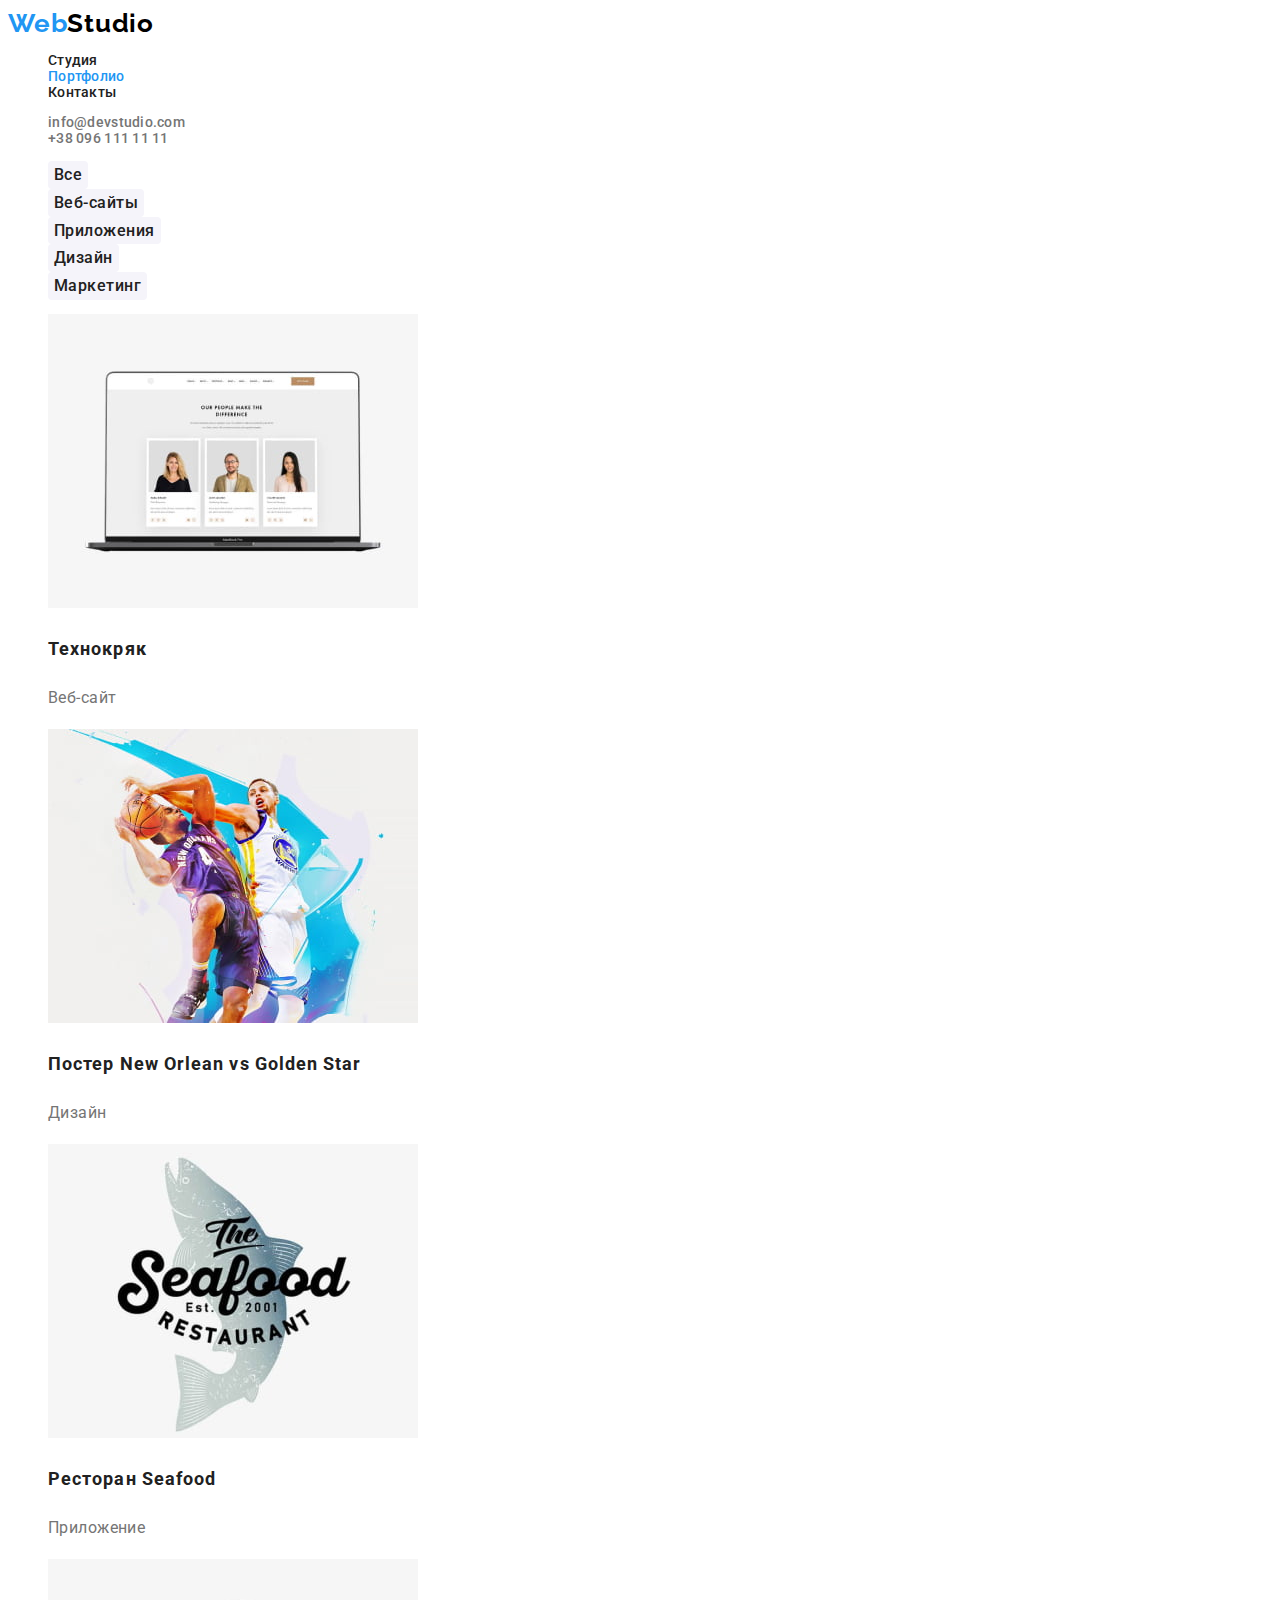
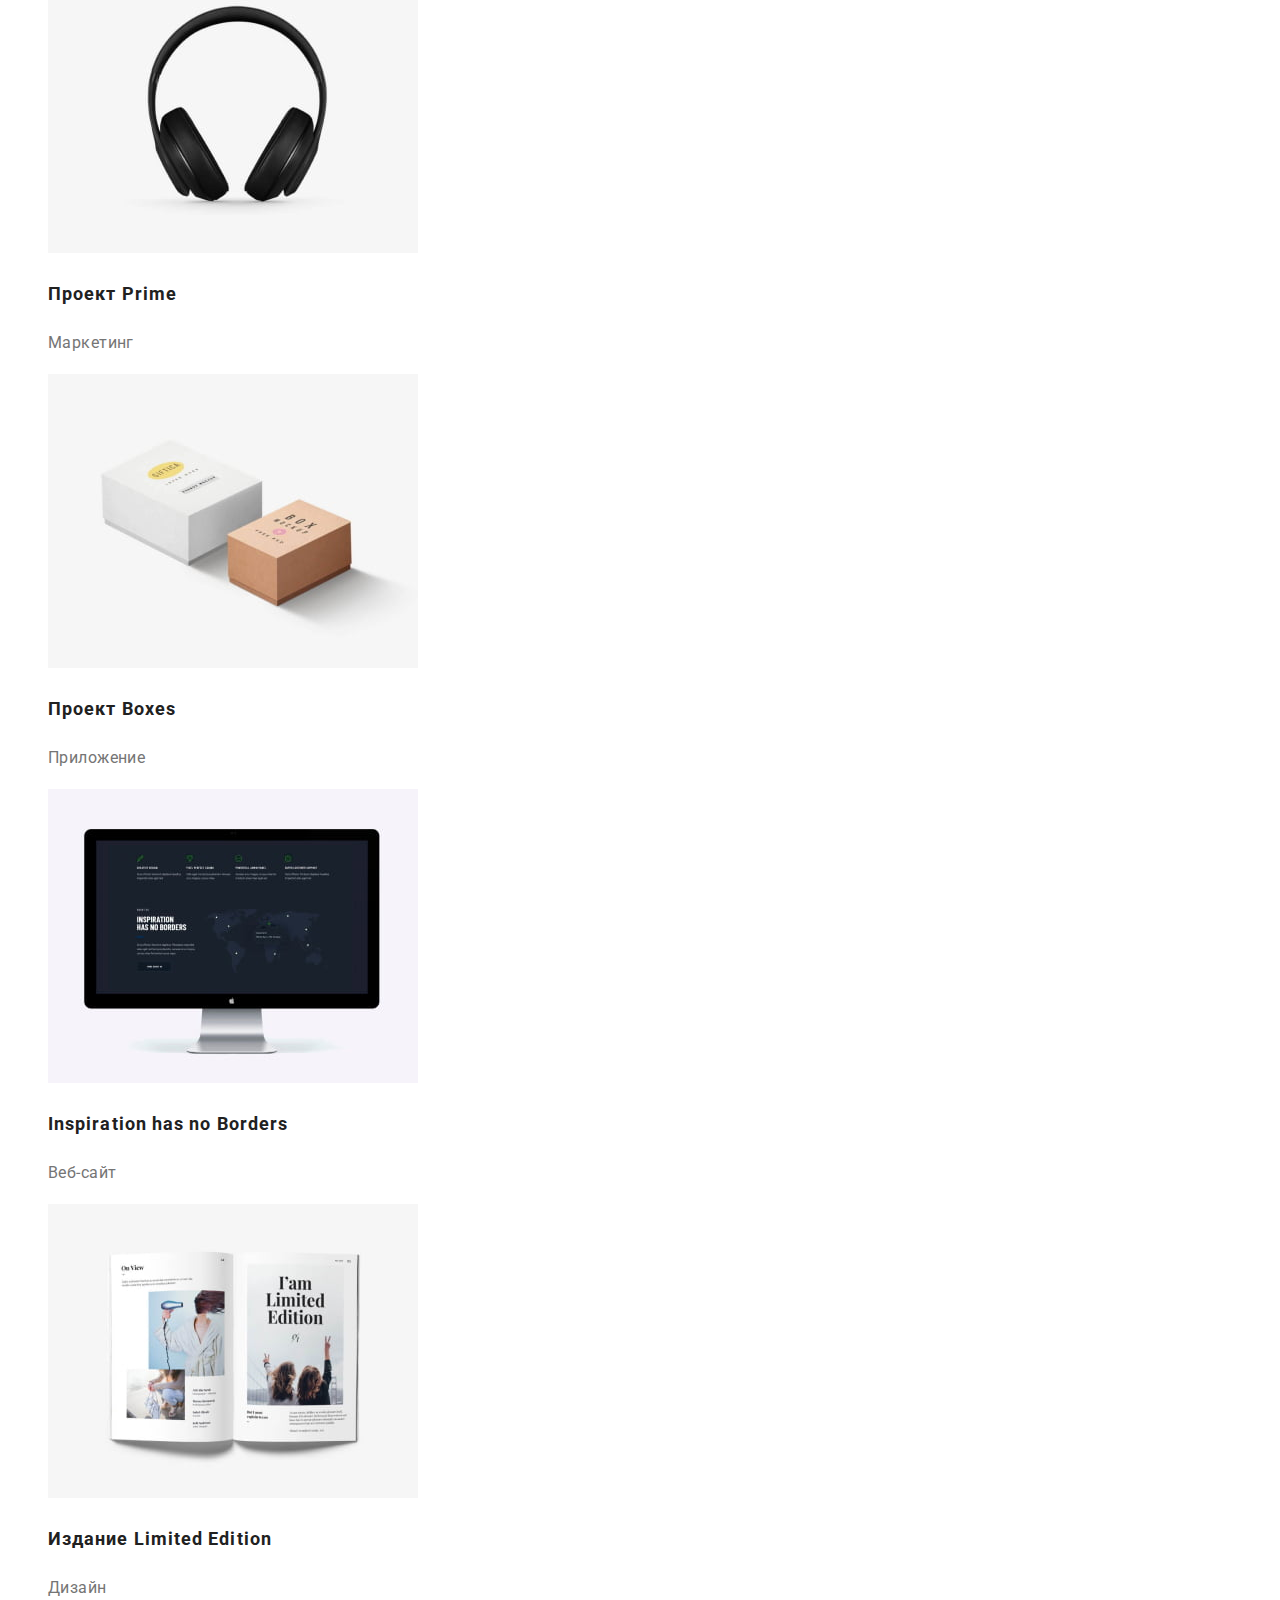
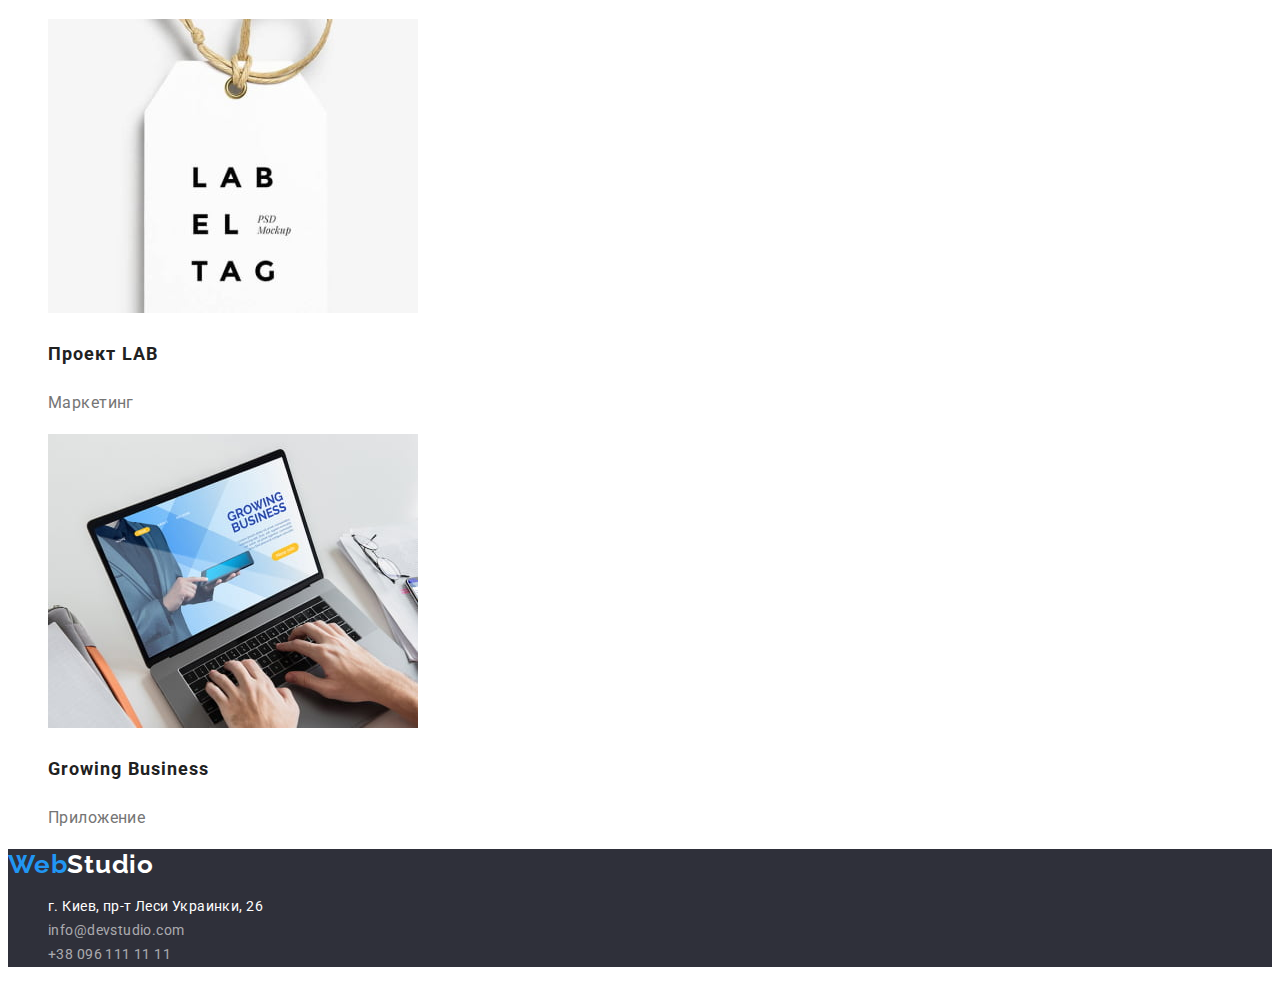
==== portfolio.html @ 74adcf09 "clone hw-02" ====
<!DOCTYPE html>
<html lang="ru">
	<head>
		<meta charset="UTF-8" />
		<meta http-equiv="X-UA-Compatible" content="IE=edge" />
		<meta name="viewport" content="width=device-width, initial-scale=1.0" />
		<title>Портфолио</title>
		<link rel="preconnect" href="https://fonts.googleapis.com" />
		<link rel="preconnect" href="https://fonts.gstatic.com" crossorigin />
		<link
			href="https://fonts.googleapis.com/css2?family=Raleway:wght@700&family=Roboto:wght@400;500;700;900&display=swap"
			rel="stylesheet"
		/>
		<link rel="stylesheet" href="./css/styles.css" />
	</head>
	<body class="page">
		<!-- Верхняя линия -->
		<header class="header">
			<nav>
				<a href="./index.html" class="link logo">Web<span class="logo-black">Studio</span></a>
				<ul class="list site-nav-list">
					<li><a href="./index.html" class="link">Студия</a></li>
					<li><a href="./portfolio.html" class="active-page link">Портфолио</a></li>
					<li><a href="#contacts" class="link">Контакты</a></li>
				</ul>
			</nav>
			<ul class="list contacts">
				<li><a href="mailto:info@devstudio.com" class="link contact-list">info@devstudio.com</a></li>
				<li><a href="tel:+380961111111" class="link contact-list">+38 096 111 11 11</a></li>
			</ul>
		</header>
		<!-- Портфолио -->
		<main>
			<section>
				<h1 class="hidden-title">Портфолио</h1>
				<!-- Фильтры -->
				<ul class="list btn-list">
					<li><button type="button" class="filter-button">Все</button></li>
					<li><button type="button" class="filter-button">Веб-сайты</button></li>
					<li><button type="button" class="filter-button">Приложения</button></li>
					<li><button type="button" class="filter-button">Дизайн</button></li>
					<li><button type="button" class="filter-button">Маркетинг</button></li>
				</ul>
				<!-- Проекты -->
				<ul class="list portfolio-list">
					<li>
						<a href="" class="link"><img src="./images/portfolio/project-01.jpg" alt="Технокряк" width="370" height="294" />
						<h2 class="portfolio-title">Технокряк</h2>
						<p class="portfolio-text">Веб-сайт</p></a>
					</li>
					<li>
						<a href="" class="link"><img src="./images/portfolio/project-02.jpg" alt="Постер" width="370" height="294" /></a>
						<h2 class="portfolio-title">Постер New Orlean vs Golden Star</h2>
						<p class="portfolio-text">Дизайн</p></a>
					</li>
					<li>
						<a href="" class="link"><img src="./images/portfolio/project-03.jpg" alt="Ресторан" width="370" height="294" />
						<h2 class="portfolio-title">Ресторан Seafood</h2>
						<p class="portfolio-text">Приложение</p></a>
					</li>
					<li>
						<a href="" class="link"><img src="./images/portfolio/project-04.jpg" alt="Прайм" width="370" height="294" />
						<h2 class="portfolio-title">Проект Prime</h2>
						<p class="portfolio-text">Маркетинг</p></a>
					</li>
					<li>
						<a href="" class="link"><img src="./images/portfolio/project-05.jpg" alt="Боксы" width="370" height="294" />
						<h2 class="portfolio-title">Проект Boxes</h2>
						<p class="portfolio-text">Приложение</p></a>
					</li>
					<li>
						<a href="" class="link"><img src="./images/portfolio/project-06.jpg" alt="Нет границ" width="370" height="294" />
						<h2 class="portfolio-title">Inspiration has no Borders</h2>
						<p class="portfolio-text">Веб-сайт</p></a>
					</li>
					<li>
						<a href="" class="link"><img src="./images/portfolio/project-07.jpg" alt="Лимитед" width="370" height="294" />
						<h2 class="portfolio-title">Издание Limited Edition</h2>
						<p class="portfolio-text">Дизайн</p></a>
					</li>
					<li>
						<a href="" class="link"><img src="./images/portfolio/project-08.jpg" alt="Лаб" width="370" height="294" />
						<h2 class="portfolio-title">Проект LAB</h2>
						<p class="portfolio-text">Маркетинг</p></a>
					</li>
					<li>
						<a href="" class="link"><img src="./images/portfolio/project-09.jpg" alt="Рост" width="370" height="294" />
						<h2 class="portfolio-title">Growing Business</h2>
						<p class="portfolio-text">Приложение</p></a>
					</li>
				</ul>
			</section>
		</main>
		<!-- Подвал -->
		<footer class="footer">
			<a href="./index.html" class="link logo">Web<span class="logo-white">Studio</span></a>
			<address class="adress">
				<ul class="list contact-footer" id="contacts">
					<li><a href="https://goo.gl/maps/dRKmTDUVRfcgMVfe7" class="link street" target="_blank" rel="noreferrer noopener">
							г. Киев, пр-т Леси Украинки, 26</a></li>
					<li><a href="mailto:info@devstudio.com" class="link footer-contacts">info@devstudio.com</a></li>
				<li><a href="tel:+380961111111" class="link footer-contacts">+38 096 111 11 11</a></li>
				</ul>
			</address>
		</footer>
	</body>
</html>
---- css/styles.css ----
:root {
    --pimary-color: #212121;
    --secondary-color: #757575;
    --accent-color: #2196f3;
    --bg-color: #2F303A;
    --bg-btn: #F5F4FA;
    --white: #FFFFFF;
    --black: #000000;
}

body {
    font-family: 'Roboto', sans-serif;
    font-size: 14px;
    line-height: 1.71;
    letter-spacing: 0.03em;
    color: var(--secondary-color);
}

.title {
    color: var(--pimary-color);
}

.list {
    list-style: none;
}

.link {
    text-decoration: none;
    color: currentColor;
}

/*header*/
.header {
    font-weight: 500;
    font-size: 14px;
    line-height: 1.14;
    letter-spacing: 0.02em;
}

.logo {
    font-family: 'Raleway';
    font-weight: 700;
    font-size: 26px;
    line-height: 1.19;
    letter-spacing: 0.03em;
    color: var(--accent-color)
}

.logo-black {
    color: var(--black)
}

.site-nav-list .link {
    color: var(--pimary-color);
}

.site-nav-list .active-page {

    color: var(--accent-color);
}

.site-nav-list a:hover,
.site-nav-list a:focus {
    color: var(--accent-color);
}

.contact-list {
    color: var(--secondary-color);
}

.contacts a:hover,
.contacts a:focus {
    color: var(--accent-color);
}

/*hero*/
.hero,
.footer {
    background-color: var(--bg-color)
}

.hero-title {
    font-weight: 900;
    font-size: 44px;
    line-height: 1.36;
    text-align: center;
    letter-spacing: 0.06em;
    text-transform: uppercase;
    color: var(--white);
}

.hero .btn {
    font-family: 'Roboto';
    font-weight: 700;
    font-size: 16px;
    line-height: 1.88;
    align-items: center;
    text-align: center;
    letter-spacing: 0.06em;
    color: var(--white);
    background-color: var(--accent-color);
    cursor: pointer;
    box-shadow: 0px 4px 4px rgba(0, 0, 0, 0.15);
    border-radius: 4px;
}

/*benefits*/
.benefits {}

.hidden-title {
    display: none;
}

.benefits .title {
    font-weight: 700;
    font-size: 14px;
    line-height: 1.14;
    letter-spacing: 0.03em;
    text-transform: uppercase;
    color: var(--pimary-color);
}

/*work*/
.section-title {
    font-weight: 700;
    font-size: 36px;
    line-height: 1.17;
    text-align: center;
    letter-spacing: 0.03em;
    color: var(--pimary-color);
}

/*team*/
.team {}

.team-title,
.team-text {
    font-size: 16px;
    line-height: 1.19;
    text-align: center;
    letter-spacing: 0.03em;
}

.team-title {
    font-weight: 500;
}

/*footer*/
.footer {}

.logo-white {
    color: var(--white);
}

.adress {
    color: rgba(255, 255, 255, 0.6);
    font-style: inherit;
}

.street {
    font-style: normal;
    color: var(--white);
}

.street:hover,
.street:focus {
    color: var(--accent-color);
}

.footer-contacts:hover,
.footer-contacts:focus {
    color: var(--accent-color);
}

.footer-contacts:hover,
.footer-contacts:focus {
    color: var(--accent-color);
}

/*ПОРТФОЛИО*/
.filter-button {
    font-family: 'Roboto';
    font-weight: 500;
    font-size: 16px;
    line-height: 1.62;
    text-align: center;
    letter-spacing: 0.03em;
    color: var(--pimary-color);
    background: var(--bg-btn);
    border: none;
    border-radius: 4px;
}

.filter-button:hover,
.filter-button:focus {
    color: var(--white);
    background: var(--accent-color);
}

.portfolio-list {}

.portfolio-title {
    font-weight: 700;
    font-size: 18px;
    line-height: 2;
    letter-spacing: 0.06em;
    color: var(--pimary-color);
}

.portfolio-text {
    font-size: 16px;
    line-height: 1.88;
}
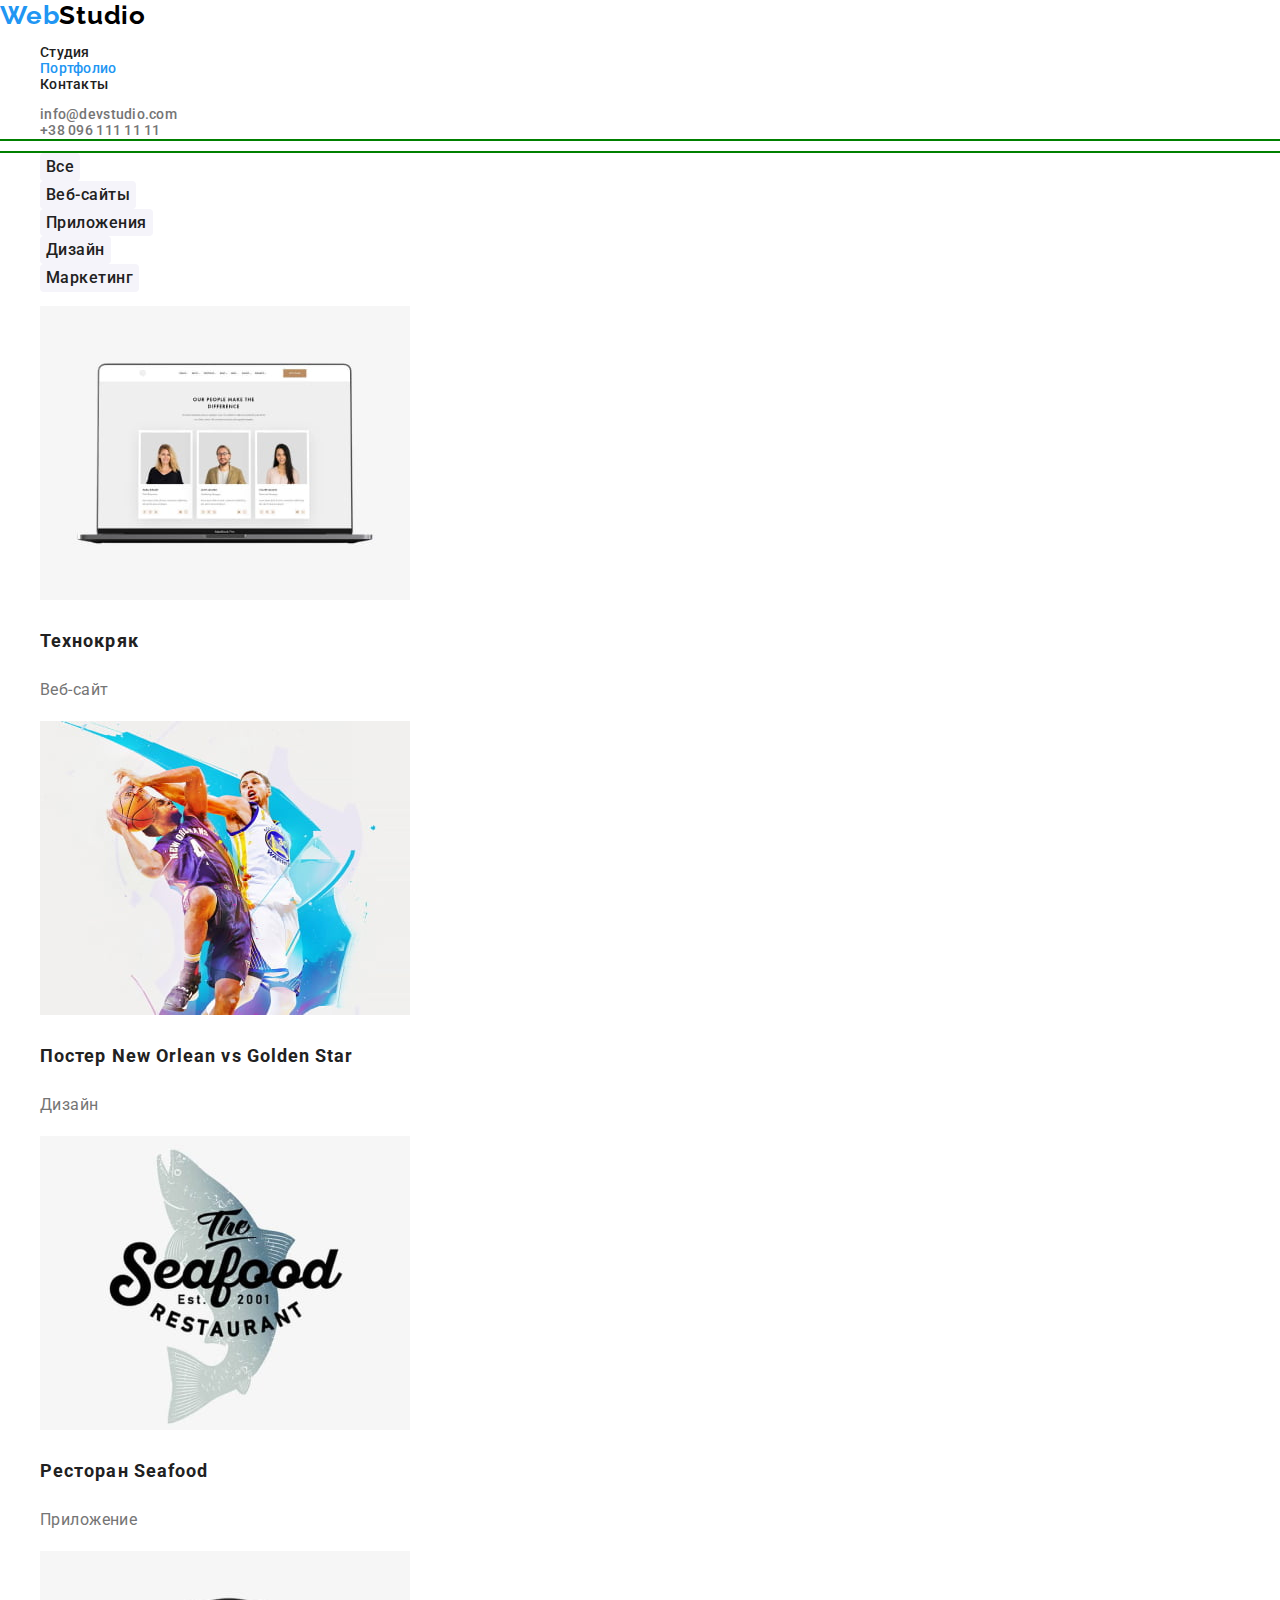
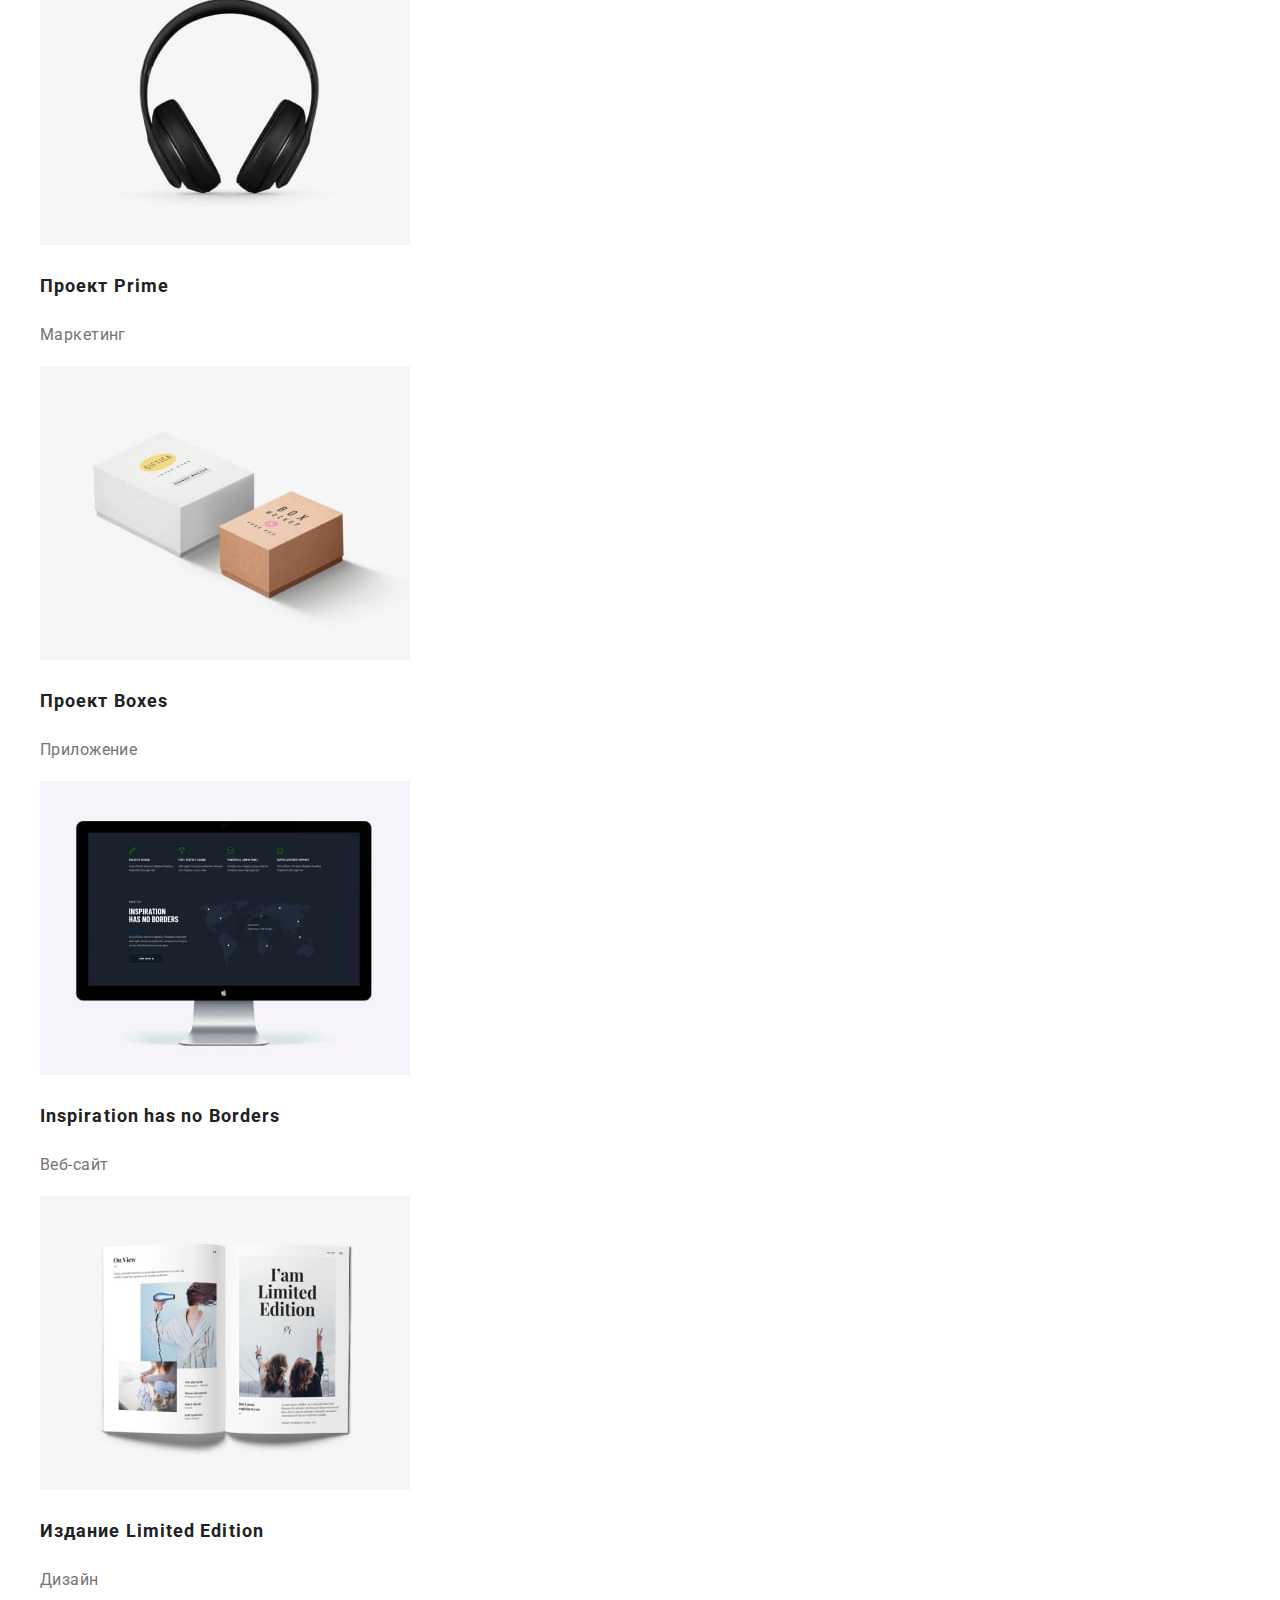
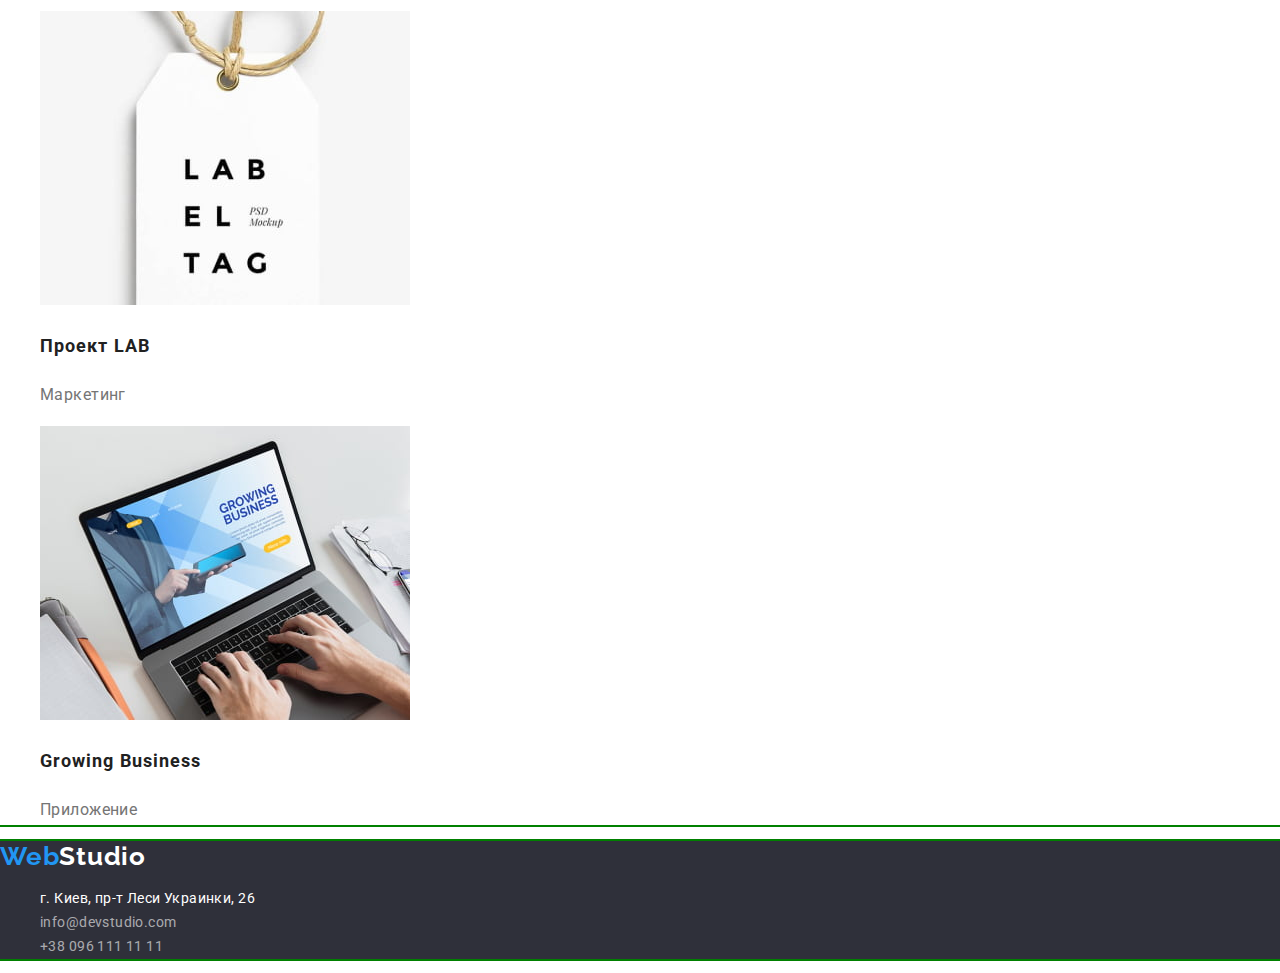
==== commit 0df135e2: "добавил  modern-normalize.css" ====
--- a/portfolio.html
+++ b/portfolio.html
@@ -9,8 +9,8 @@
 		<link rel="preconnect" href="https://fonts.gstatic.com" crossorigin />
 		<link
 			href="https://fonts.googleapis.com/css2?family=Raleway:wght@700&family=Roboto:wght@400;500;700;900&display=swap"
-			rel="stylesheet"
-		/>
+			rel="stylesheet"/>
+		<link rel="stylesheet" href="./css/modern-normalize.css" />
 		<link rel="stylesheet" href="./css/styles.css" />
 	</head>
 	<body class="page">
@@ -31,7 +31,7 @@
 		</header>
 		<!-- Портфолио -->
 		<main>
-			<section>
+			<section class="portfolio">
 				<h1 class="hidden-title">Портфолио</h1>
 				<!-- Фильтры -->
 				<ul class="list btn-list">
--- a/css/styles.css
+++ b/css/styles.css
@@ -15,6 +15,13 @@
     letter-spacing: 0.03em;
     color: var(--secondary-color);
 }
+.header,
+.hero,
+.benefits,
+.work,
+.team,
+.footer,
+.portfolio{outline: 2px solid green;}
 
 .title {
     color: var(--pimary-color);
@@ -35,6 +42,7 @@
     font-size: 14px;
     line-height: 1.14;
     letter-spacing: 0.02em;
+    
 }
 
 .logo {
@@ -77,6 +85,7 @@
 .hero,
 .footer {
     background-color: var(--bg-color)
+        
 }
 
 .hero-title {
@@ -105,7 +114,9 @@
 }
 
 /*benefits*/
-.benefits {}
+.benefits {
+    
+}
 
 .hidden-title {
     display: none;
@@ -146,7 +157,9 @@
 }
 
 /*footer*/
-.footer {}
+.footer {
+    
+}
 
 .logo-white {
     color: var(--white);
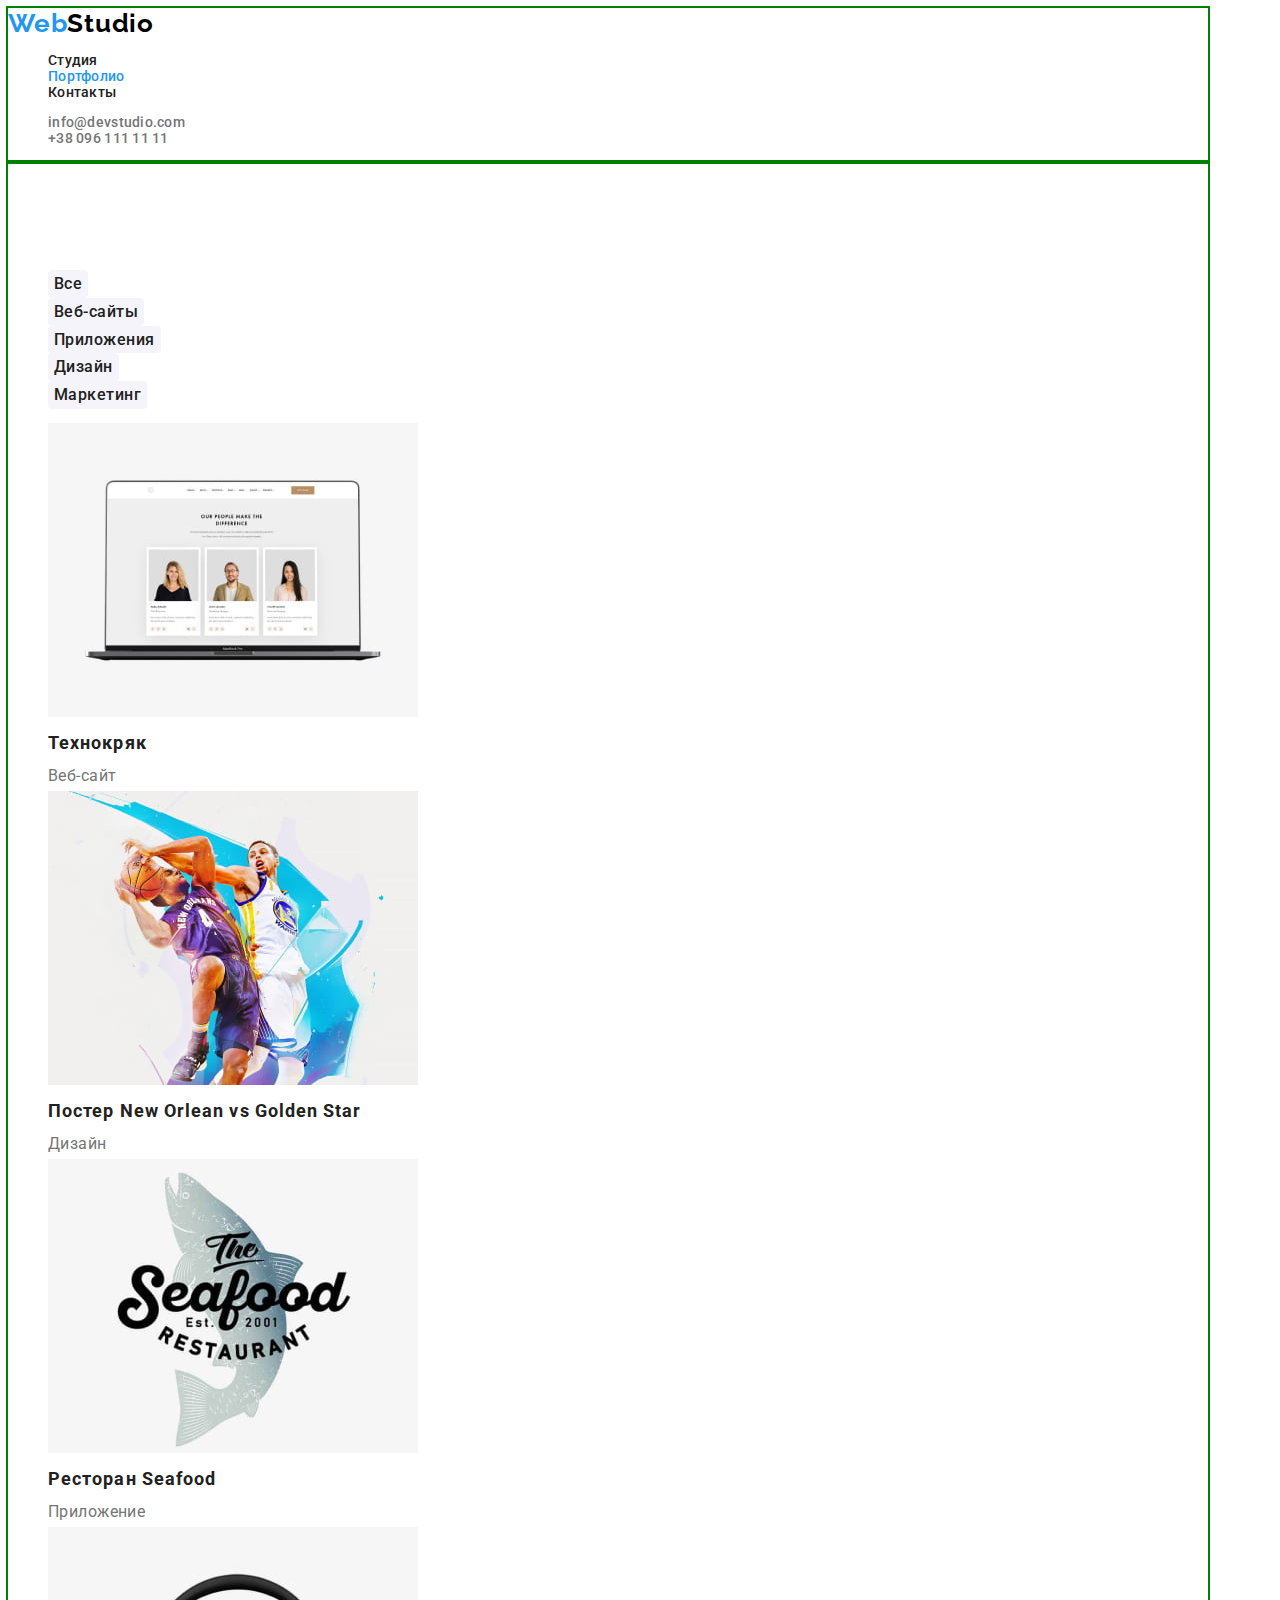
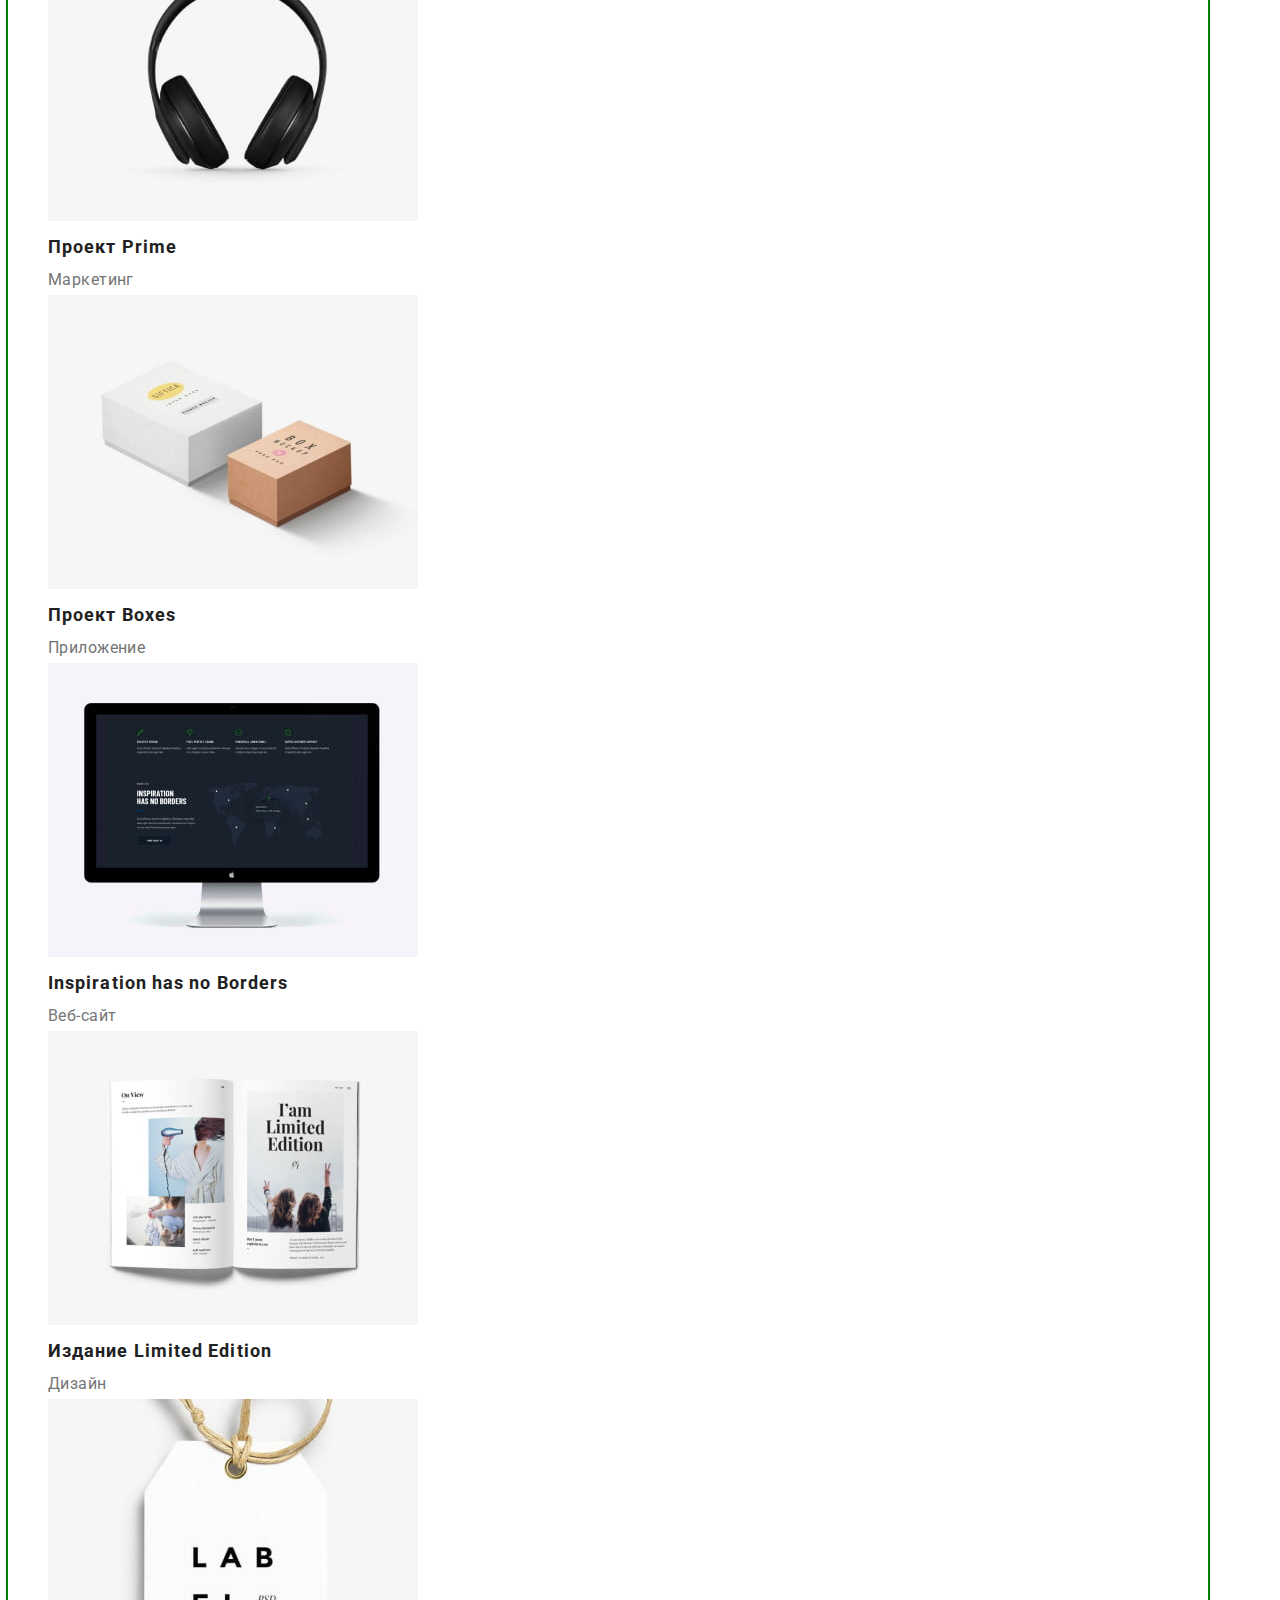
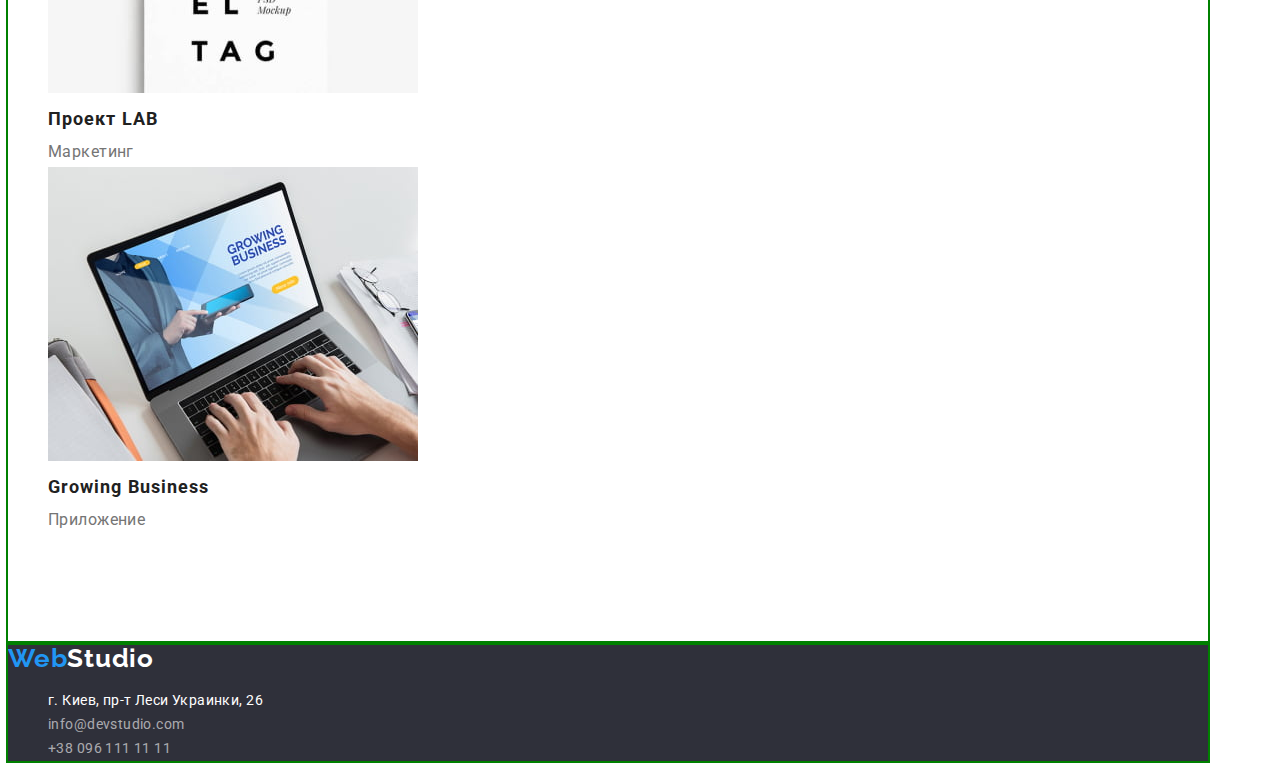
==== commit 4d753de6: "add container" ====
--- a/portfolio.html
+++ b/portfolio.html
@@ -10,12 +10,14 @@
 		<link
 			href="https://fonts.googleapis.com/css2?family=Raleway:wght@700&family=Roboto:wght@400;500;700;900&display=swap"
 			rel="stylesheet"/>
-		<link rel="stylesheet" href="./css/modern-normalize.css" />
+		<!--<link rel="stylesheet" href="./css/modern-normalize.css" />-->
+		<link rel="stylesheet" href="https://cdnjs.cloudflare.com/ajax/libs/modern-normalize/1.1.0/modern-normalize.min.css" integrity="sha512-wpPYUAdjBVSE4KJnH1VR1HeZfpl1ub8YT/NKx4PuQ5NmX2tKuGu6U/JRp5y+Y8XG2tV+wKQpNHVUX03MfMFn9Q==" crossorigin="anonymous" referrerpolicy="no-referrer" />
 		<link rel="stylesheet" href="./css/styles.css" />
 	</head>
 	<body class="page">
 		<!-- Верхняя линия -->
-		<header class="header">
+		<div class="container">
+			<header class="header">
 			<nav>
 				<a href="./index.html" class="link logo">Web<span class="logo-black">Studio</span></a>
 				<ul class="list site-nav-list">
@@ -29,9 +31,11 @@
 				<li><a href="tel:+380961111111" class="link contact-list">+38 096 111 11 11</a></li>
 			</ul>
 		</header>
+		</div>
 		<!-- Портфолио -->
 		<main>
-			<section class="portfolio">
+			<div class="container">
+				<section class="section portfolio">
 				<h1 class="hidden-title">Портфолио</h1>
 				<!-- Фильтры -->
 				<ul class="list btn-list">
@@ -90,9 +94,12 @@
 					</li>
 				</ul>
 			</section>
+			</div>
+			
 		</main>
 		<!-- Подвал -->
-		<footer class="footer">
+		<div class="container">
+			<footer class="footer">
 			<a href="./index.html" class="link logo">Web<span class="logo-white">Studio</span></a>
 			<address class="adress">
 				<ul class="list contact-footer" id="contacts">
@@ -103,5 +110,7 @@
 				</ul>
 			</address>
 		</footer>
+		</div>
+		
 	</body>
 </html>
--- a/css/styles.css
+++ b/css/styles.css
@@ -15,13 +15,35 @@
     letter-spacing: 0.03em;
     color: var(--secondary-color);
 }
+
+h1,
+h2,
+h3,
+p {
+    padding: 0;
+    margin: 0;
+}
+
 .header,
 .hero,
 .benefits,
 .work,
 .team,
 .footer,
-.portfolio{outline: 2px solid green;}
+.portfolio {
+    outline: 2px solid green;
+}
+
+.container {
+    width: 1200px;
+    padding: 0;
+    margin: 0;
+}
+
+.section {
+    padding-top: 94px;
+    padding-bottom: 94px;
+}
 
 .title {
     color: var(--pimary-color);
@@ -42,7 +64,8 @@
     font-size: 14px;
     line-height: 1.14;
     letter-spacing: 0.02em;
-    
+    border-bottom: 1px solid #ECECEC;
+
 }
 
 .logo {
@@ -85,14 +108,16 @@
 .hero,
 .footer {
     background-color: var(--bg-color)
-        
+}
+
+.hero {
+    text-align: center;
 }
 
 .hero-title {
     font-weight: 900;
     font-size: 44px;
     line-height: 1.36;
-    text-align: center;
     letter-spacing: 0.06em;
     text-transform: uppercase;
     color: var(--white);
@@ -104,7 +129,6 @@
     font-size: 16px;
     line-height: 1.88;
     align-items: center;
-    text-align: center;
     letter-spacing: 0.06em;
     color: var(--white);
     background-color: var(--accent-color);
@@ -114,9 +138,7 @@
 }
 
 /*benefits*/
-.benefits {
-    
-}
+.benefits {}
 
 .hidden-title {
     display: none;
@@ -157,9 +179,7 @@
 }
 
 /*footer*/
-.footer {
-    
-}
+.footer {}
 
 .logo-white {
     color: var(--white);
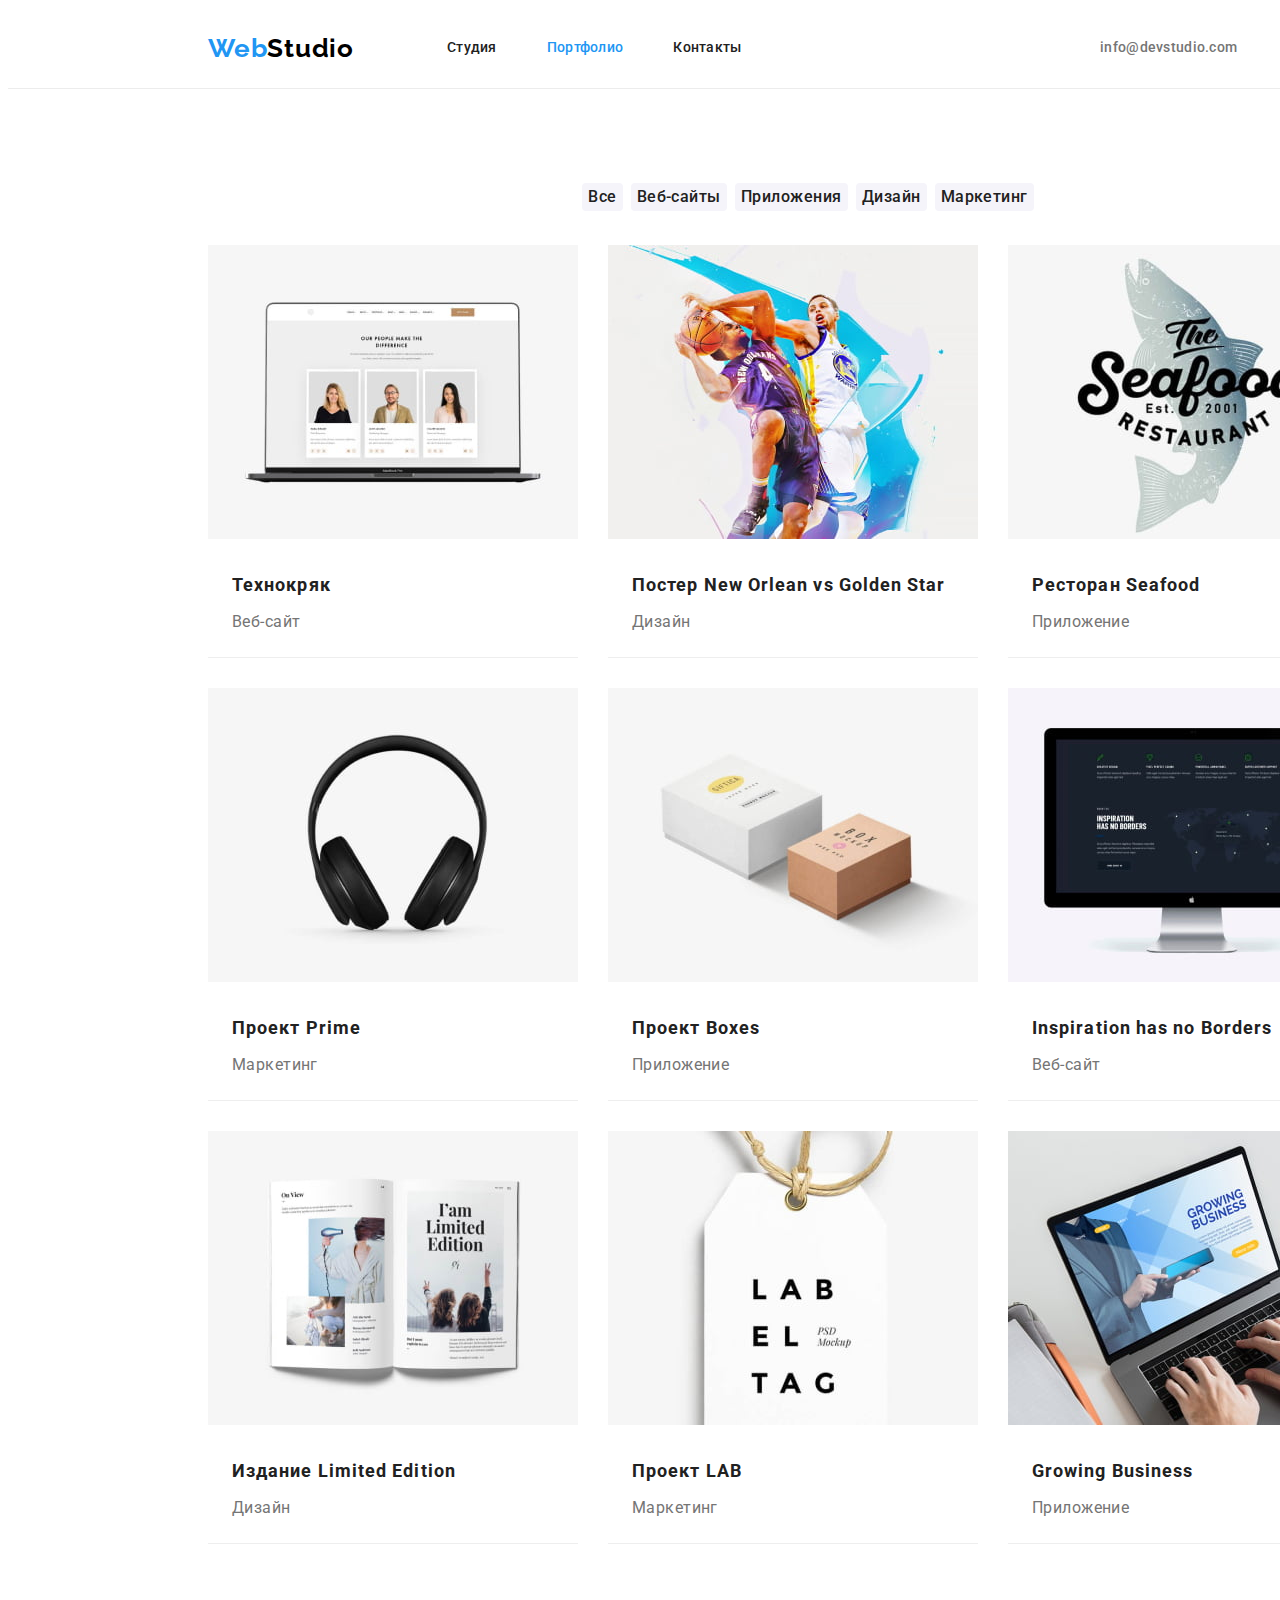
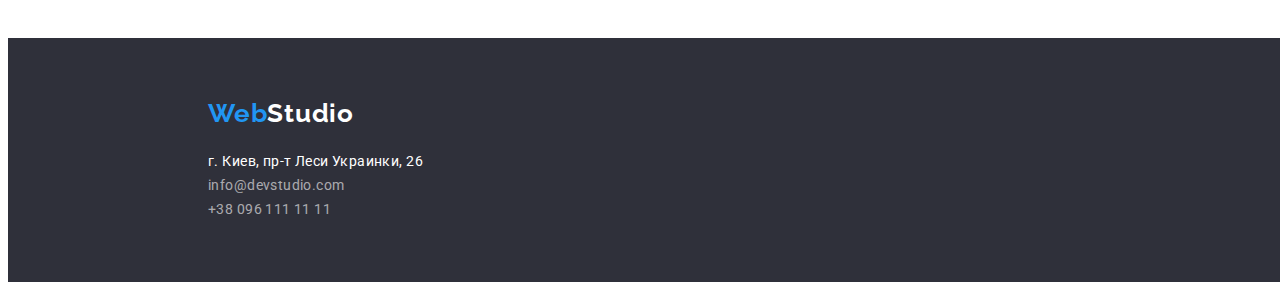
==== commit 34fb8625: "30.06.2022" ====
--- a/portfolio.html
+++ b/portfolio.html
@@ -16,90 +16,89 @@
 	</head>
 	<body class="page">
 		<!-- Верхняя линия -->
-		<div class="container">
 			<header class="header">
-			<nav>
+				<div class="container nav">
+			<nav class="main-nav">
 				<a href="./index.html" class="link logo">Web<span class="logo-black">Studio</span></a>
 				<ul class="list site-nav-list">
-					<li><a href="./index.html" class="link">Студия</a></li>
-					<li><a href="./portfolio.html" class="active-page link">Портфолио</a></li>
-					<li><a href="#contacts" class="link">Контакты</a></li>
+					<li class="item"><a href="./index.html" class="link">Студия</a></li>
+					<li class="item"><a href="./portfolio.html" class="active-page link">Портфолио</a></li>
+					<li class="item"><a href="#contacts" class="link">Контакты</a></li>
 				</ul>
 			</nav>
 			<ul class="list contacts">
-				<li><a href="mailto:info@devstudio.com" class="link contact-list">info@devstudio.com</a></li>
-				<li><a href="tel:+380961111111" class="link contact-list">+38 096 111 11 11</a></li>
+				<li class="item"><a href="mailto:info@devstudio.com" class="link contact-list">info@devstudio.com</a></li>
+				<li class="item"><a href="tel:+380961111111" class="link contact-list">+38 096 111 11 11</a></li>
 			</ul>
+			</div>
 		</header>
-		</div>
 		<!-- Портфолио -->
 		<main>
-			<div class="container">
 				<section class="section portfolio">
+					<div class="container">
 				<h1 class="hidden-title">Портфолио</h1>
 				<!-- Фильтры -->
 				<ul class="list btn-list">
-					<li><button type="button" class="filter-button">Все</button></li>
-					<li><button type="button" class="filter-button">Веб-сайты</button></li>
-					<li><button type="button" class="filter-button">Приложения</button></li>
-					<li><button type="button" class="filter-button">Дизайн</button></li>
-					<li><button type="button" class="filter-button">Маркетинг</button></li>
+					<li class="item"><button type="button" class="filter-button">Все</button></li>
+					<li class="item"><button type="button" class="filter-button">Веб-сайты</button></li>
+					<li class="item"><button type="button" class="filter-button">Приложения</button></li>
+					<li class="item"><button type="button" class="filter-button">Дизайн</button></li>
+					<li class="item"><button type="button" class="filter-button">Маркетинг</button></li>
 				</ul>
 				<!-- Проекты -->
 				<ul class="list portfolio-list">
-					<li>
+					<li class="cards">
 						<a href="" class="link"><img src="./images/portfolio/project-01.jpg" alt="Технокряк" width="370" height="294" />
 						<h2 class="portfolio-title">Технокряк</h2>
 						<p class="portfolio-text">Веб-сайт</p></a>
 					</li>
-					<li>
+					<li class="cards">
 						<a href="" class="link"><img src="./images/portfolio/project-02.jpg" alt="Постер" width="370" height="294" /></a>
 						<h2 class="portfolio-title">Постер New Orlean vs Golden Star</h2>
 						<p class="portfolio-text">Дизайн</p></a>
 					</li>
-					<li>
+					<li class="cards">
 						<a href="" class="link"><img src="./images/portfolio/project-03.jpg" alt="Ресторан" width="370" height="294" />
 						<h2 class="portfolio-title">Ресторан Seafood</h2>
 						<p class="portfolio-text">Приложение</p></a>
 					</li>
-					<li>
+					<li class="cards">
 						<a href="" class="link"><img src="./images/portfolio/project-04.jpg" alt="Прайм" width="370" height="294" />
 						<h2 class="portfolio-title">Проект Prime</h2>
 						<p class="portfolio-text">Маркетинг</p></a>
 					</li>
-					<li>
+					<li class="cards">
 						<a href="" class="link"><img src="./images/portfolio/project-05.jpg" alt="Боксы" width="370" height="294" />
 						<h2 class="portfolio-title">Проект Boxes</h2>
 						<p class="portfolio-text">Приложение</p></a>
 					</li>
-					<li>
+					<li class="cards">
 						<a href="" class="link"><img src="./images/portfolio/project-06.jpg" alt="Нет границ" width="370" height="294" />
 						<h2 class="portfolio-title">Inspiration has no Borders</h2>
 						<p class="portfolio-text">Веб-сайт</p></a>
 					</li>
-					<li>
+					<li class="cards">
 						<a href="" class="link"><img src="./images/portfolio/project-07.jpg" alt="Лимитед" width="370" height="294" />
 						<h2 class="portfolio-title">Издание Limited Edition</h2>
 						<p class="portfolio-text">Дизайн</p></a>
 					</li>
-					<li>
+					<li class="cards">
 						<a href="" class="link"><img src="./images/portfolio/project-08.jpg" alt="Лаб" width="370" height="294" />
 						<h2 class="portfolio-title">Проект LAB</h2>
 						<p class="portfolio-text">Маркетинг</p></a>
 					</li>
-					<li>
+					<li class="cards">
 						<a href="" class="link"><img src="./images/portfolio/project-09.jpg" alt="Рост" width="370" height="294" />
 						<h2 class="portfolio-title">Growing Business</h2>
 						<p class="portfolio-text">Приложение</p></a>
 					</li>
 				</ul>
-			</section>
-			</div>
-			
+				</div>
+			</section>			
 		</main>
 		<!-- Подвал -->
-		<div class="container">
 			<footer class="footer">
+				<div class="container">
 			<a href="./index.html" class="link logo">Web<span class="logo-white">Studio</span></a>
 			<address class="adress">
 				<ul class="list contact-footer" id="contacts">
@@ -109,8 +108,7 @@
 				<li><a href="tel:+380961111111" class="link footer-contacts">+38 096 111 11 11</a></li>
 				</ul>
 			</address>
-		</footer>
-		</div>
-		
+			</div>
+		</footer>	
 	</body>
 </html>
--- a/css/styles.css
+++ b/css/styles.css
@@ -6,25 +6,31 @@
     --bg-btn: #F5F4FA;
     --white: #FFFFFF;
     --black: #000000;
+    --border: #ECECEC;
+    --border-card: #EEEEEE;
 }
 
 body {
+    width: 1600px;
     font-family: 'Roboto', sans-serif;
     font-size: 14px;
     line-height: 1.71;
     letter-spacing: 0.03em;
     color: var(--secondary-color);
+    
 }
 
 h1,
 h2,
 h3,
+ul,
+li,
 p {
     padding: 0;
     margin: 0;
 }
 
-.header,
+/*.header,
 .hero,
 .benefits,
 .work,
@@ -32,15 +38,18 @@
 .footer,
 .portfolio {
     outline: 2px solid green;
-}
+}*/
 
 .container {
     width: 1200px;
-    padding: 0;
-    margin: 0;
+    margin-left: 215px;
+    margin-right: 215px;
+    margin-left: auto;
+    margin-right: auto;
 }
 
 .section {
+    width: 1600px;
     padding-top: 94px;
     padding-bottom: 94px;
 }
@@ -60,12 +69,22 @@
 
 /*header*/
 .header {
+    width: 1600px;
     font-weight: 500;
     font-size: 14px;
     line-height: 1.14;
     letter-spacing: 0.02em;
-    border-bottom: 1px solid #ECECEC;
-
+    border-bottom: 1px solid var(--border);
+
+}
+.nav{
+    display: flex;
+    align-items: center;
+    justify-content: center;
+}
+.main-nav {
+    display: flex;
+    align-items: center;
 }
 
 .logo {
@@ -81,8 +100,17 @@
     color: var(--black)
 }
 
-.site-nav-list .link {
-    color: var(--pimary-color);
+.site-nav-list {
+    display: flex;
+    margin-top: 0px;
+    margin-bottom: 0px;
+    margin-left: 93px;
+
+    color: var(--pimary-color);
+}
+
+.site-nav-list .item+.item {
+    margin-left: 50px;
 }
 
 .site-nav-list .active-page {
@@ -95,26 +123,48 @@
     color: var(--accent-color);
 }
 
-.contact-list {
+.contacts {
+    display: flex;
+    margin-top: 0px;
+    margin-bottom: 0px;
+    margin-left: auto;
     color: var(--secondary-color);
+}
+
+.contacts .item+.item {
+    margin-left: 50px;
 }
 
 .contacts a:hover,
 .contacts a:focus {
     color: var(--accent-color);
+}
+
+.site-nav-list .link,
+.contacts .link {
+    display: block;
+    padding-top: 32px;
+    padding-bottom: 32px;
 }
 
 /*hero*/
 .hero,
 .footer {
+    width: 1600px;
     background-color: var(--bg-color)
 }
 
 .hero {
+    height: 600px;
     text-align: center;
+    box-sizing: border-box;
+    padding: 0px;
+    margin-left: auto;
 }
 
 .hero-title {
+    padding-top: 200px;
+    margin-bottom: 30px;
     font-weight: 900;
     font-size: 44px;
     line-height: 1.36;
@@ -124,6 +174,7 @@
 }
 
 .hero .btn {
+    margin-bottom: 200px;
     font-family: 'Roboto';
     font-weight: 700;
     font-size: 16px;
@@ -140,8 +191,29 @@
 /*benefits*/
 .benefits {}
 
+.benefits-list {
+    display: flex;
+}
+
+.benefit .item {
+    width: 270px;
+}
+
+.benefits-list .item+.item {
+    margin-left: 30px;
+}
+
 .hidden-title {
-    display: none;
+    position: absolute;
+    width: 1px;
+    height: 1px;
+    margin: -1px;
+    border: 0;
+    padding: 0;
+    white-space: nowrap;
+    clip-path: inset(100%);
+    clip: rect(0 0 0 0);
+    overflow: hidden;
 }
 
 .benefits .title {
@@ -154,6 +226,20 @@
 }
 
 /*work*/
+.work .title{
+    margin-bottom: 50px;
+}
+.work-list {
+    display: flex;
+    margin-block-start: 0;
+    margin-block-end: 0;
+    padding-inline-start: 0;
+}
+
+.work-list .item+.item {
+    margin-left: 30px;
+}
+
 .section-title {
     font-weight: 700;
     font-size: 36px;
@@ -164,8 +250,25 @@
 }
 
 /*team*/
-.team {}
-
+.team{
+    background-color: var(--bg-btn);
+}
+.team .section-title {
+    margin-bottom: 50px;
+}
+.team-list .item+.item {
+    margin-left: 30px;
+}
+.team-list {
+    display: flex;
+    margin-block-start: 0;
+    margin-block-end: 0;
+    padding-inline-start: 0;
+}
+.team. .item{
+    width: 270px;
+    height: 368px;
+}
 .team-title,
 .team-text {
     font-size: 16px;
@@ -175,17 +278,24 @@
 }
 
 .team-title {
+    margin-top: 30px;
+    margin-bottom: 10px;
     font-weight: 500;
 }
 
 /*footer*/
-.footer {}
+.footer{
+    padding-top: 60px;
+}
 
 .logo-white {
     color: var(--white);
 }
 
 .adress {
+    padding-bottom: 60px;
+    margin-top: 20px;
+    
     color: rgba(255, 255, 255, 0.6);
     font-style: inherit;
 }
@@ -211,6 +321,13 @@
 }
 
 /*ПОРТФОЛИО*/
+.btn-list {
+    display: flex;
+    justify-content: center;
+    margin-bottom: 34px;
+}
+.btn-list .item+.item {
+    margin-left: 8px;}
 .filter-button {
     font-family: 'Roboto';
     font-weight: 500;
@@ -218,6 +335,7 @@
     line-height: 1.62;
     text-align: center;
     letter-spacing: 0.03em;
+    cursor: pointer;
     color: var(--pimary-color);
     background: var(--bg-btn);
     border: none;
@@ -230,9 +348,30 @@
     background: var(--accent-color);
 }
 
-.portfolio-list {}
+.portfolio-list {
+    display: flex;
+    flex-wrap: wrap;
+}
+.cards{
+    width: 370px;
+    margin-right: 30px;
+    margin-bottom: 30px;
+    background: var(--white);
+    border-bottom: 1px solid var(--border-card);
+}
+.cards:nth-child(3n)
+{
+    margin-right: 0;
+}
+.cards:nth-last-child(-n+3){
+    margin-bottom: 0;
+}
 
 .portfolio-title {
+    padding-top: 20px;
+    padding-left: 24px;
+    padding-right: 24px;
+    margin-bottom: 4px;
     font-weight: 700;
     font-size: 18px;
     line-height: 2;
@@ -241,6 +380,9 @@
 }
 
 .portfolio-text {
+    padding-left: 24px;
+    padding-right: 24px;
+    padding-bottom: 20px;
     font-size: 16px;
     line-height: 1.88;
 }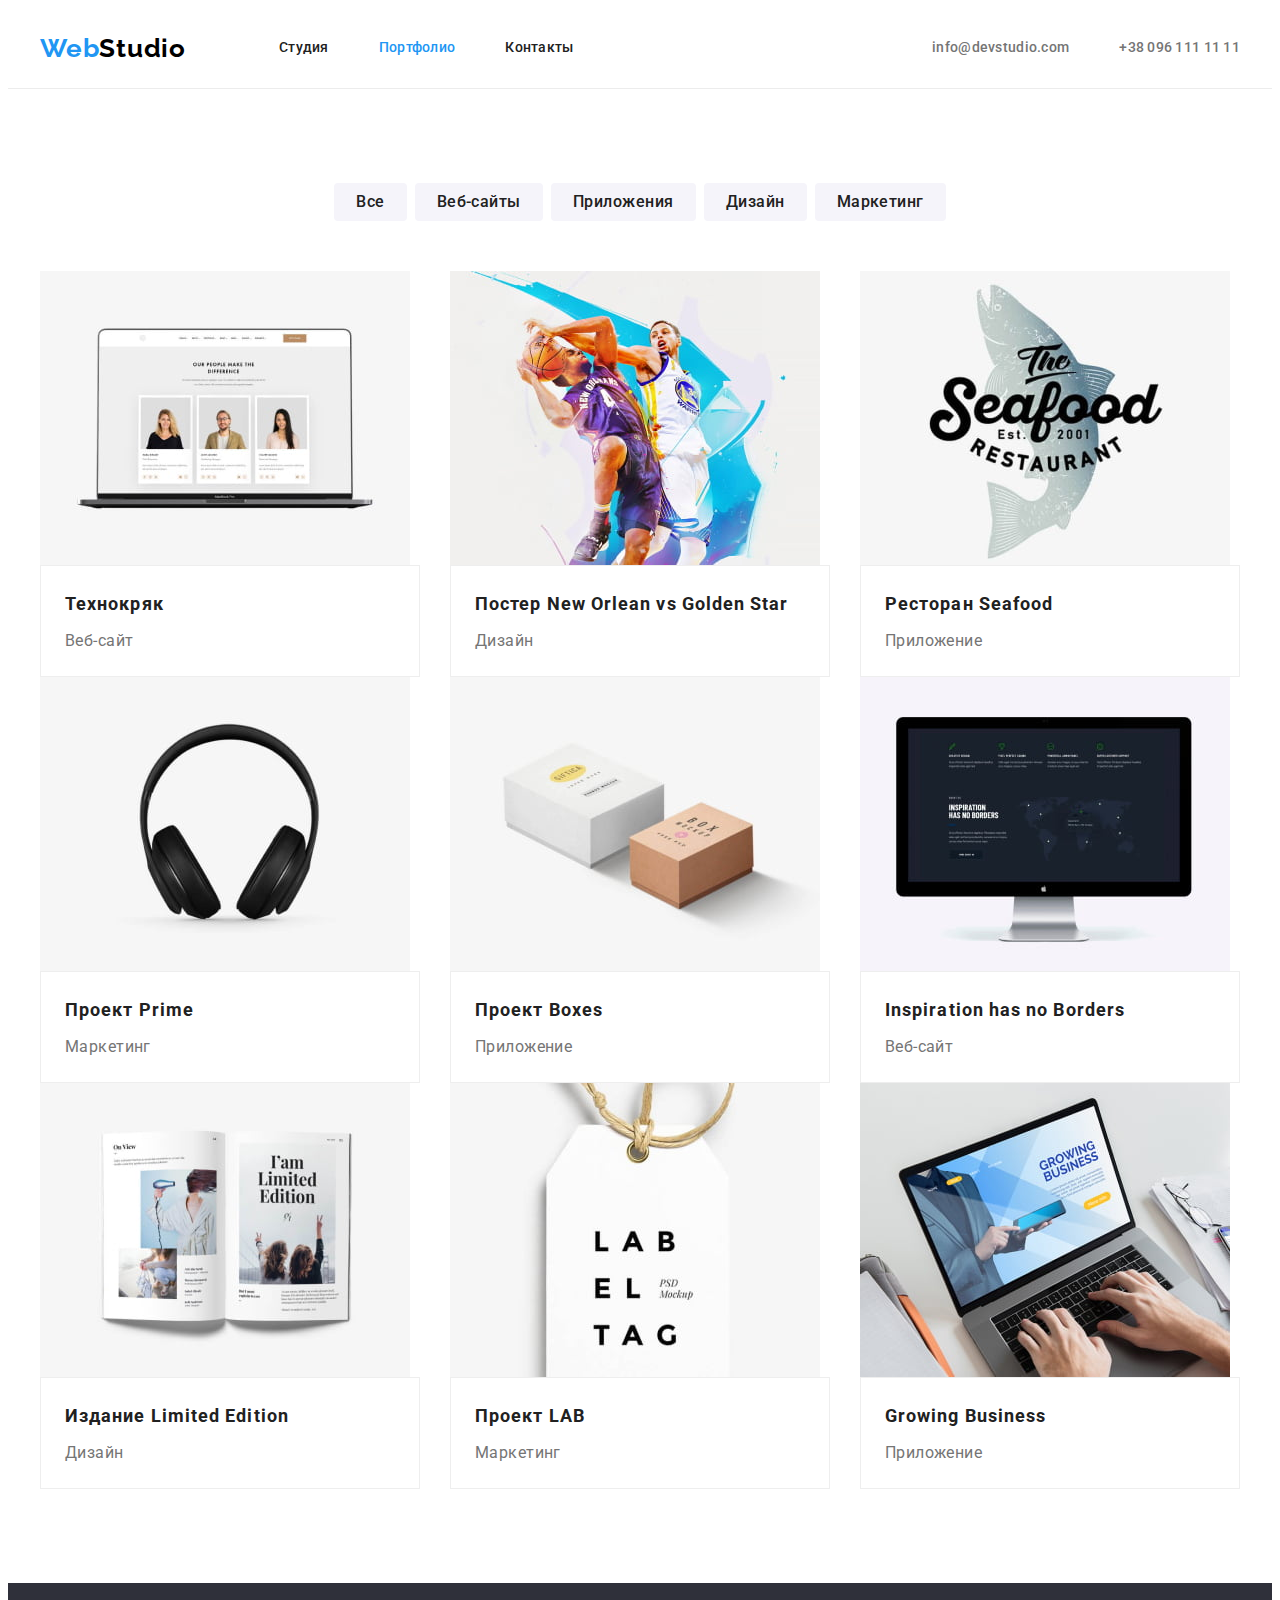
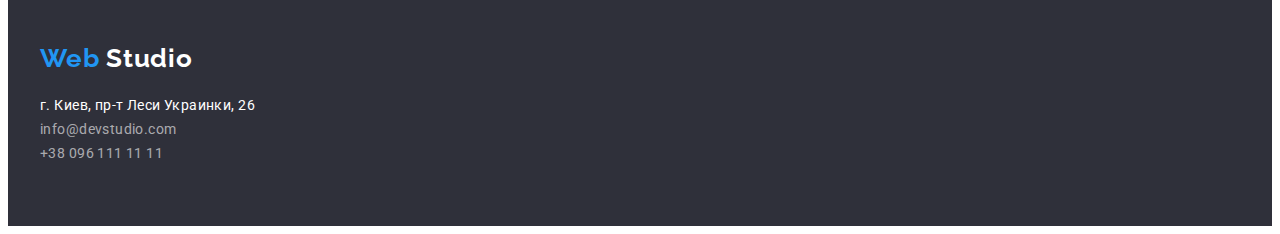
==== commit 91dc88e7: "02.07" ====
--- a/portfolio.html
+++ b/portfolio.html
@@ -9,106 +9,142 @@
 		<link rel="preconnect" href="https://fonts.gstatic.com" crossorigin />
 		<link
 			href="https://fonts.googleapis.com/css2?family=Raleway:wght@700&family=Roboto:wght@400;500;700;900&display=swap"
-			rel="stylesheet"/>
+			rel="stylesheet"
+		/>
 		<!--<link rel="stylesheet" href="./css/modern-normalize.css" />-->
-		<link rel="stylesheet" href="https://cdnjs.cloudflare.com/ajax/libs/modern-normalize/1.1.0/modern-normalize.min.css" integrity="sha512-wpPYUAdjBVSE4KJnH1VR1HeZfpl1ub8YT/NKx4PuQ5NmX2tKuGu6U/JRp5y+Y8XG2tV+wKQpNHVUX03MfMFn9Q==" crossorigin="anonymous" referrerpolicy="no-referrer" />
+		<link
+			rel="stylesheet"
+			href="https://cdnjs.cloudflare.com/ajax/libs/modern-normalize/1.1.0/modern-normalize.min.css"
+			integrity="sha512-wpPYUAdjBVSE4KJnH1VR1HeZfpl1ub8YT/NKx4PuQ5NmX2tKuGu6U/JRp5y+Y8XG2tV+wKQpNHVUX03MfMFn9Q=="
+			crossorigin="anonymous"
+			referrerpolicy="no-referrer"
+		/>
 		<link rel="stylesheet" href="./css/styles.css" />
 	</head>
-	<body class="page">
+	<body>
 		<!-- Верхняя линия -->
-			<header class="header">
-				<div class="container nav">
-			<nav class="main-nav">
-				<a href="./index.html" class="link logo">Web<span class="logo-black">Studio</span></a>
-				<ul class="list site-nav-list">
-					<li class="item"><a href="./index.html" class="link">Студия</a></li>
-					<li class="item"><a href="./portfolio.html" class="active-page link">Портфолио</a></li>
-					<li class="item"><a href="#contacts" class="link">Контакты</a></li>
+		<header class="header">
+			<div class="container  header-container">
+				<nav class="main-nav">
+					<a href="./index.html" class="link logo">Web<span class="logo-black">Studio</span></a>
+					<ul class="list site-nav-list">
+						<li class="item"><a href="./index.html" class="link">Студия</a></li>
+						<li class="item"><a href="./portfolio.html" class="active-page link">Портфолио</a></li>
+						<li class="item"><a href="#contacts" class="link">Контакты</a></li>
+					</ul>
+				</nav>
+				<ul class="list contacts">
+					<li class="item"><a href="mailto:info@devstudio.com" class="link contact-list">info@devstudio.com</a></li>
+					<li class="item"><a href="tel:+380961111111" class="link contact-list">+38 096 111 11 11</a></li>
 				</ul>
-			</nav>
-			<ul class="list contacts">
-				<li class="item"><a href="mailto:info@devstudio.com" class="link contact-list">info@devstudio.com</a></li>
-				<li class="item"><a href="tel:+380961111111" class="link contact-list">+38 096 111 11 11</a></li>
-			</ul>
 			</div>
 		</header>
 		<!-- Портфолио -->
 		<main>
-				<section class="section portfolio">
-					<div class="container">
-				<h1 class="hidden-title">Портфолио</h1>
-				<!-- Фильтры -->
-				<ul class="list btn-list">
-					<li class="item"><button type="button" class="filter-button">Все</button></li>
-					<li class="item"><button type="button" class="filter-button">Веб-сайты</button></li>
-					<li class="item"><button type="button" class="filter-button">Приложения</button></li>
-					<li class="item"><button type="button" class="filter-button">Дизайн</button></li>
-					<li class="item"><button type="button" class="filter-button">Маркетинг</button></li>
-				</ul>
-				<!-- Проекты -->
-				<ul class="list portfolio-list">
-					<li class="cards">
-						<a href="" class="link"><img src="./images/portfolio/project-01.jpg" alt="Технокряк" width="370" height="294" />
-						<h2 class="portfolio-title">Технокряк</h2>
-						<p class="portfolio-text">Веб-сайт</p></a>
-					</li>
-					<li class="cards">
-						<a href="" class="link"><img src="./images/portfolio/project-02.jpg" alt="Постер" width="370" height="294" /></a>
-						<h2 class="portfolio-title">Постер New Orlean vs Golden Star</h2>
-						<p class="portfolio-text">Дизайн</p></a>
-					</li>
-					<li class="cards">
-						<a href="" class="link"><img src="./images/portfolio/project-03.jpg" alt="Ресторан" width="370" height="294" />
-						<h2 class="portfolio-title">Ресторан Seafood</h2>
-						<p class="portfolio-text">Приложение</p></a>
-					</li>
-					<li class="cards">
-						<a href="" class="link"><img src="./images/portfolio/project-04.jpg" alt="Прайм" width="370" height="294" />
-						<h2 class="portfolio-title">Проект Prime</h2>
-						<p class="portfolio-text">Маркетинг</p></a>
-					</li>
-					<li class="cards">
-						<a href="" class="link"><img src="./images/portfolio/project-05.jpg" alt="Боксы" width="370" height="294" />
-						<h2 class="portfolio-title">Проект Boxes</h2>
-						<p class="portfolio-text">Приложение</p></a>
-					</li>
-					<li class="cards">
-						<a href="" class="link"><img src="./images/portfolio/project-06.jpg" alt="Нет границ" width="370" height="294" />
-						<h2 class="portfolio-title">Inspiration has no Borders</h2>
-						<p class="portfolio-text">Веб-сайт</p></a>
-					</li>
-					<li class="cards">
-						<a href="" class="link"><img src="./images/portfolio/project-07.jpg" alt="Лимитед" width="370" height="294" />
-						<h2 class="portfolio-title">Издание Limited Edition</h2>
-						<p class="portfolio-text">Дизайн</p></a>
-					</li>
-					<li class="cards">
-						<a href="" class="link"><img src="./images/portfolio/project-08.jpg" alt="Лаб" width="370" height="294" />
-						<h2 class="portfolio-title">Проект LAB</h2>
-						<p class="portfolio-text">Маркетинг</p></a>
-					</li>
-					<li class="cards">
-						<a href="" class="link"><img src="./images/portfolio/project-09.jpg" alt="Рост" width="370" height="294" />
-						<h2 class="portfolio-title">Growing Business</h2>
-						<p class="portfolio-text">Приложение</p></a>
-					</li>
-				</ul>
+			<section class="section portfolio">
+				<div class="container">
+					<h1 class="hidden-title">Портфолио</h1>
+					<!-- Фильтры -->
+					<ul class="list btn-list">
+						<li class="item"><button type="button" class="filter-button">Все</button></li>
+						<li class="item"><button type="button" class="filter-button">Веб-сайты</button></li>
+						<li class="item"><button type="button" class="filter-button">Приложения</button></li>
+						<li class="item"><button type="button" class="filter-button">Дизайн</button></li>
+						<li class="item"><button type="button" class="filter-button">Маркетинг</button></li>
+					</ul>
+					<!-- Проекты -->
+					<ul class="list portfolio-list">
+						<li class="cards">
+							<a href="" class="link">
+								<img src="./images/portfolio/project-01.jpg" alt="Технокряк" width="370" height="294" />
+								<div class="cards-content"><h2 class="portfolio-title">Технокряк</h2>
+								<p class="portfolio-text">Веб-сайт</p></div>
+							</a>
+						</li>
+						<li class="cards">
+							<a href="" class="link">
+								<img src="./images/portfolio/project-02.jpg" alt="Постер" width="370" height="294" />
+								<div class="cards-content"><h2 class="portfolio-title">Постер New Orlean vs Golden Star</h2>
+								<p class="portfolio-text">Дизайн</p></div>
+							</a>
+						</li>
+						<li class="cards">
+							<a href="" class="link">
+								<img src="./images/portfolio/project-03.jpg" alt="Ресторан" width="370" height="294" />
+								<div class="cards-content"><h2 class="portfolio-title">Ресторан Seafood</h2>
+								<p class="portfolio-text">Приложение</p></div>
+							</a>
+						</li>
+						<li class="cards">
+							<a href="" class="link">
+								<img src="./images/portfolio/project-04.jpg" alt="Прайм" width="370" height="294" />
+								<div class="cards-content"><h2 class="portfolio-title">Проект Prime</h2>
+								<p class="portfolio-text">Маркетинг</p></div>
+							</a>
+						</li>
+						<li class="cards">
+							<a href="" class="link">
+								<img src="./images/portfolio/project-05.jpg" alt="Боксы" width="370" height="294" />
+								<div class="cards-content"><h2 class="portfolio-title">Проект Boxes</h2>
+								<p class="portfolio-text">Приложение</p></div>
+							</a>
+						</li>
+						<li class="cards">
+							<a href="" class="link">
+								<img src="./images/portfolio/project-06.jpg" alt="Нет границ" width="370" height="294" />
+								<div class="cards-content"><h2 class="portfolio-title">Inspiration has no Borders</h2>
+								<p class="portfolio-text">Веб-сайт</p></div>
+							</a>
+						</li>
+						<li class="cards">
+							<a href="" class="link">
+								<img src="./images/portfolio/project-07.jpg" alt="Лимитед" width="370" height="294" />
+								<div class="cards-content"><h2 class="portfolio-title">Издание Limited Edition</h2>
+								<p class="portfolio-text">Дизайн</p></div>
+							</a>
+						</li>
+						<li class="cards">
+							<a href="" class="link">
+								<img src="./images/portfolio/project-08.jpg" alt="Лаб" width="370" height="294" />
+								<div class="cards-content"><h2 class="portfolio-title">Проект LAB</h2>
+								<p class="portfolio-text">Маркетинг</p></div>
+							</a>
+						</li>
+						<li class="cards">
+							<a href="" class="link">
+								<img src="./images/portfolio/project-09.jpg" alt="Рост" width="370" height="294" />
+								<div class="cards-content"><h2 class="portfolio-title">Growing Business</h2>
+								<p class="portfolio-text">Приложение</p></div>
+							</a>
+						</li>
+					</ul>
 				</div>
-			</section>			
+			</section>
 		</main>
 		<!-- Подвал -->
-			<footer class="footer">
-				<div class="container">
-			<a href="./index.html" class="link logo">Web<span class="logo-white">Studio</span></a>
-			<address class="adress">
-				<ul class="list contact-footer" id="contacts">
-					<li><a href="https://goo.gl/maps/dRKmTDUVRfcgMVfe7" class="link street" target="_blank" rel="noreferrer noopener">
-							г. Киев, пр-т Леси Украинки, 26</a></li>
-					<li><a href="mailto:info@devstudio.com" class="link footer-contacts">info@devstudio.com</a></li>
-				<li><a href="tel:+380961111111" class="link footer-contacts">+38 096 111 11 11</a></li>
-				</ul>
-			</address>
+		<footer class="footer">
+			<div class="container">
+				<a href="./index.html" class="link logo">
+					Web
+					<span class="logo-white">Studio</span>
+				</a>
+				<address class="adress">
+					<ul class="list contact-footer" id="contacts">
+						<li>
+							<a
+								href="https://goo.gl/maps/dRKmTDUVRfcgMVfe7"
+								class="link street"
+								target="_blank"
+								rel="noreferrer noopener"
+							>
+								г. Киев, пр-т Леси Украинки, 26
+							</a>
+						</li>
+						<li><a href="mailto:info@devstudio.com" class="link footer-contacts">info@devstudio.com</a></li>
+						<li><a href="tel:+380961111111" class="link footer-contacts">+38 096 111 11 11</a></li>
+					</ul>
+				</address>
 			</div>
-		</footer>	
+		</footer>
 	</body>
 </html>
--- a/css/styles.css
+++ b/css/styles.css
@@ -7,85 +7,76 @@
     --white: #FFFFFF;
     --black: #000000;
     --border: #ECECEC;
-    --border-card: #EEEEEE;
-}
+    --border-card: 1px solid #EEEEEE;
+    --card-set-gap: 30px;
+    --team-shadow:0px 1px 3px rgba(0, 0, 0, 0.12),
+        0px 1px 1px rgba(0, 0, 0, 0.14),
+        0px 2px 1px rgba(0, 0, 0, 0.2);
+    --team-br:border-radius: 0px 0px 4px 4px;}
 
 body {
-    width: 1600px;
     font-family: 'Roboto', sans-serif;
     font-size: 14px;
     line-height: 1.71;
     letter-spacing: 0.03em;
-    color: var(--secondary-color);
-    
-}
+    color: var(--secondary-color);}
 
 h1,
 h2,
 h3,
 ul,
-li,
 p {
     padding: 0;
-    margin: 0;
-}
-
-/*.header,
-.hero,
-.benefits,
-.work,
-.team,
-.footer,
-.portfolio {
-    outline: 2px solid green;
-}*/
+    margin: 0;}
+
+img {
+    display: block;
+    max-width: 100%;
+    height: auto;}
+
 
 .container {
     width: 1200px;
-    margin-left: 215px;
-    margin-right: 215px;
+    padding-left: 15px;
+    padding-right: 15px;
     margin-left: auto;
-    margin-right: auto;
-}
+    margin-right: auto;}
 
 .section {
-    width: 1600px;
     padding-top: 94px;
-    padding-bottom: 94px;
-}
+    padding-bottom: 94px;}
+
 
 .title {
-    color: var(--pimary-color);
-}
+    color: var(--pimary-color);}
 
 .list {
-    list-style: none;
-}
+    list-style: none;}
 
 .link {
     text-decoration: none;
-    color: currentColor;
-}
-
-/*header*/
+    color: currentColor;}
+
+
+
+/*HEADER*/
 .header {
-    width: 1600px;
     font-weight: 500;
     font-size: 14px;
     line-height: 1.14;
     letter-spacing: 0.02em;
-    border-bottom: 1px solid var(--border);
-
-}
-.nav{
-    display: flex;
-    align-items: center;
-    justify-content: center;
-}
+    border-bottom: 1px solid var(--border);}
+
+.header-container{
+    display: flex;
+    align-items: center;}
+
 .main-nav {
     display: flex;
-    align-items: center;
-}
+    align-items: center;}
+
+.header .logo{
+    margin-right: 93px;}
 
 .logo {
     font-family: 'Raleway';
@@ -93,115 +84,83 @@
     font-size: 26px;
     line-height: 1.19;
     letter-spacing: 0.03em;
-    color: var(--accent-color)
-}
+    color: var(--accent-color)}
 
 .logo-black {
-    color: var(--black)
-}
+    color: var(--black)}
 
 .site-nav-list {
     display: flex;
-    margin-top: 0px;
-    margin-bottom: 0px;
-    margin-left: 93px;
-
-    color: var(--pimary-color);
-}
-
-.site-nav-list .item+.item {
-    margin-left: 50px;
-}
+    color: var(--pimary-color);}
+
+.site-nav-list .item:not(:last-child){
+    margin-right: 50px;}
 
 .site-nav-list .active-page {
-
-    color: var(--accent-color);
-}
+    color: var(--accent-color);}
 
 .site-nav-list a:hover,
 .site-nav-list a:focus {
-    color: var(--accent-color);
-}
+    color: var(--accent-color);}
 
 .contacts {
     display: flex;
-    margin-top: 0px;
-    margin-bottom: 0px;
     margin-left: auto;
-    color: var(--secondary-color);
-}
-
-.contacts .item+.item {
-    margin-left: 50px;
-}
+    color: var(--secondary-color);}
+
+.contacts .item:not(:last-child){
+    margin-right: 50px;}
 
 .contacts a:hover,
 .contacts a:focus {
-    color: var(--accent-color);
-}
+    color: var(--accent-color);}
 
 .site-nav-list .link,
 .contacts .link {
     display: block;
     padding-top: 32px;
-    padding-bottom: 32px;
-}
-
-/*hero*/
+    padding-bottom: 32px;}
+
+
+
+/*HERO*/
 .hero,
 .footer {
-    width: 1600px;
-    background-color: var(--bg-color)
-}
+    background-color: var(--bg-color)}
 
 .hero {
-    height: 600px;
-    text-align: center;
-    box-sizing: border-box;
-    padding: 0px;
-    margin-left: auto;
-}
+    padding-top: 200px;
+    padding-bottom: 200px;
+    text-align: center;}
 
 .hero-title {
-    padding-top: 200px;
     margin-bottom: 30px;
     font-weight: 900;
     font-size: 44px;
     line-height: 1.36;
     letter-spacing: 0.06em;
     text-transform: uppercase;
-    color: var(--white);
-}
+    color: var(--white);}
 
 .hero .btn {
-    margin-bottom: 200px;
+    padding: 10px 32px;
     font-family: 'Roboto';
     font-weight: 700;
     font-size: 16px;
     line-height: 1.88;
     align-items: center;
     letter-spacing: 0.06em;
+    border: none;
     color: var(--white);
     background-color: var(--accent-color);
     cursor: pointer;
     box-shadow: 0px 4px 4px rgba(0, 0, 0, 0.15);
-    border-radius: 4px;
-}
-
-/*benefits*/
+    border-radius: 4px;}
+
+
+
+/*BENEFITS*/
 .benefits {}
-
-.benefits-list {
-    display: flex;
-}
-
-.benefit .item {
-    width: 270px;
-}
-
-.benefits-list .item+.item {
-    margin-left: 30px;
-}
 
 .hidden-title {
     position: absolute;
@@ -213,32 +172,36 @@
     white-space: nowrap;
     clip-path: inset(100%);
     clip: rect(0 0 0 0);
-    overflow: hidden;
-}
-
-.benefits .title {
+    overflow: hidden;}
+
+.benefits-list {
+    display: flex;
+    flex-wrap: wrap;
+    margin-left: calc(-1 * var(--card-set-gap));
+    margin-bottom: 10px;}
+
+.benefits-list>.item {
+    flex-basis: calc(100%/4 - var(--card-set-gap));
+    margin-left: var(--card-set-gap);}
+
+.benefits-title {
     font-weight: 700;
     font-size: 14px;
     line-height: 1.14;
     letter-spacing: 0.03em;
     text-transform: uppercase;
-    color: var(--pimary-color);
-}
-
-/*work*/
-.work .title{
-    margin-bottom: 50px;
-}
+    margin-bottom: 10px;}
+
+/*WORK*/
 .work-list {
     display: flex;
-    margin-block-start: 0;
-    margin-block-end: 0;
-    padding-inline-start: 0;
-}
-
-.work-list .item+.item {
-    margin-left: 30px;
-}
+    flex-wrap: wrap;
+    margin-left: calc(-1 * var(--card-set-gap));}
+
+.work-list>.item{
+    flex-basis: calc(100%/3 - var(--card-set-gap));
+    margin-left: var(--card-set-gap);}
+
 
 .section-title {
     font-weight: 700;
@@ -247,88 +210,84 @@
     text-align: center;
     letter-spacing: 0.03em;
     color: var(--pimary-color);
-}
-
-/*team*/
-.team{
-    background-color: var(--bg-btn);
-}
-.team .section-title {
     margin-bottom: 50px;
 }
-.team-list .item+.item {
-    margin-left: 30px;
-}
+
+/*TEAM*/
+.team{
+    background-color: var(--bg-btn);}
+
 .team-list {
     display: flex;
-    margin-block-start: 0;
-    margin-block-end: 0;
-    padding-inline-start: 0;
-}
-.team. .item{
-    width: 270px;
-    height: 368px;
-}
+    flex-wrap: wrap;
+    margin-left: calc(-1 * var(--card-set-gap));}
+
+    
+.team-list>.item{
+    flex-basis: calc(100%/4 - var(--card-set-gap));
+    margin-left: var(--card-set-gap);
+    box-shadow: var(--team-shadow);
+    border-radius: var(--team-br);}
+
+
 .team-title,
 .team-text {
     font-size: 16px;
     line-height: 1.19;
     text-align: center;
-    letter-spacing: 0.03em;
-}
-
+    letter-spacing: 0.03em;}
+    
 .team-title {
-    margin-top: 30px;
     margin-bottom: 10px;
-    font-weight: 500;
-}
-
-/*footer*/
+    font-weight: 500;}
+.team-content{padding: 30px;}
+
+/*FOOTER*/
 .footer{
     padding-top: 60px;
-}
+    padding-bottom: 60px;}
+.footer .logo{
+    margin-bottom: 20px;
+    display: inline-block;}
 
 .logo-white {
-    color: var(--white);
-}
+    color: var(--white);}
 
 .adress {
-    padding-bottom: 60px;
-    margin-top: 20px;
-    
     color: rgba(255, 255, 255, 0.6);
-    font-style: inherit;
-}
+    font-style: inherit;}
+.adress .item:not(:last-child) {
+    margin-bottom: 9px;}
 
 .street {
     font-style: normal;
-    color: var(--white);
-}
+    color: var(--white);}
 
 .street:hover,
 .street:focus {
-    color: var(--accent-color);
-}
+    color: var(--accent-color);}
 
 .footer-contacts:hover,
 .footer-contacts:focus {
-    color: var(--accent-color);
-}
+    color: var(--accent-color);}
 
 .footer-contacts:hover,
 .footer-contacts:focus {
-    color: var(--accent-color);
-}
+    color: var(--accent-color);}
 
 /*ПОРТФОЛИО*/
+
+/*BTNS*/
 .btn-list {
     display: flex;
     justify-content: center;
-    margin-bottom: 34px;
-}
-.btn-list .item+.item {
-    margin-left: 8px;}
+    margin-bottom: 50px;}
+
+.btn-list .item:not(:last-child) {
+    margin-right: 8px;}
+
 .filter-button {
+    padding: 6px 22px;
     font-family: 'Roboto';
     font-weight: 500;
     font-size: 16px;
@@ -339,50 +298,36 @@
     color: var(--pimary-color);
     background: var(--bg-btn);
     border: none;
-    border-radius: 4px;
-}
+    border-radius: 4px;}
 
 .filter-button:hover,
 .filter-button:focus {
     color: var(--white);
     background: var(--accent-color);
 }
-
+/*PORTFOLIO*/
 .portfolio-list {
     display: flex;
     flex-wrap: wrap;
-}
-.cards{
-    width: 370px;
-    margin-right: 30px;
-    margin-bottom: 30px;
-    background: var(--white);
-    border-bottom: 1px solid var(--border-card);
-}
-.cards:nth-child(3n)
-{
-    margin-right: 0;
-}
-.cards:nth-last-child(-n+3){
-    margin-bottom: 0;
-}
+    margin-left: calc(-1 * var(--card-set-gap));}
+
+.portfolio-list>.cards{
+    flex-basis: calc(100%/3 - var(--card-set-gap));
+    margin-left: var(--card-set-gap);
+    background: var(--white);}
+    
+.cards-content {
+    padding: 20px 24px;
+    border: var(--border-card);}
 
 .portfolio-title {
-    padding-top: 20px;
-    padding-left: 24px;
-    padding-right: 24px;
     margin-bottom: 4px;
     font-weight: 700;
     font-size: 18px;
     line-height: 2;
     letter-spacing: 0.06em;
-    color: var(--pimary-color);
-}
+    color: var(--pimary-color);}
 
 .portfolio-text {
-    padding-left: 24px;
-    padding-right: 24px;
-    padding-bottom: 20px;
     font-size: 16px;
-    line-height: 1.88;
-}+    line-height: 1.88;}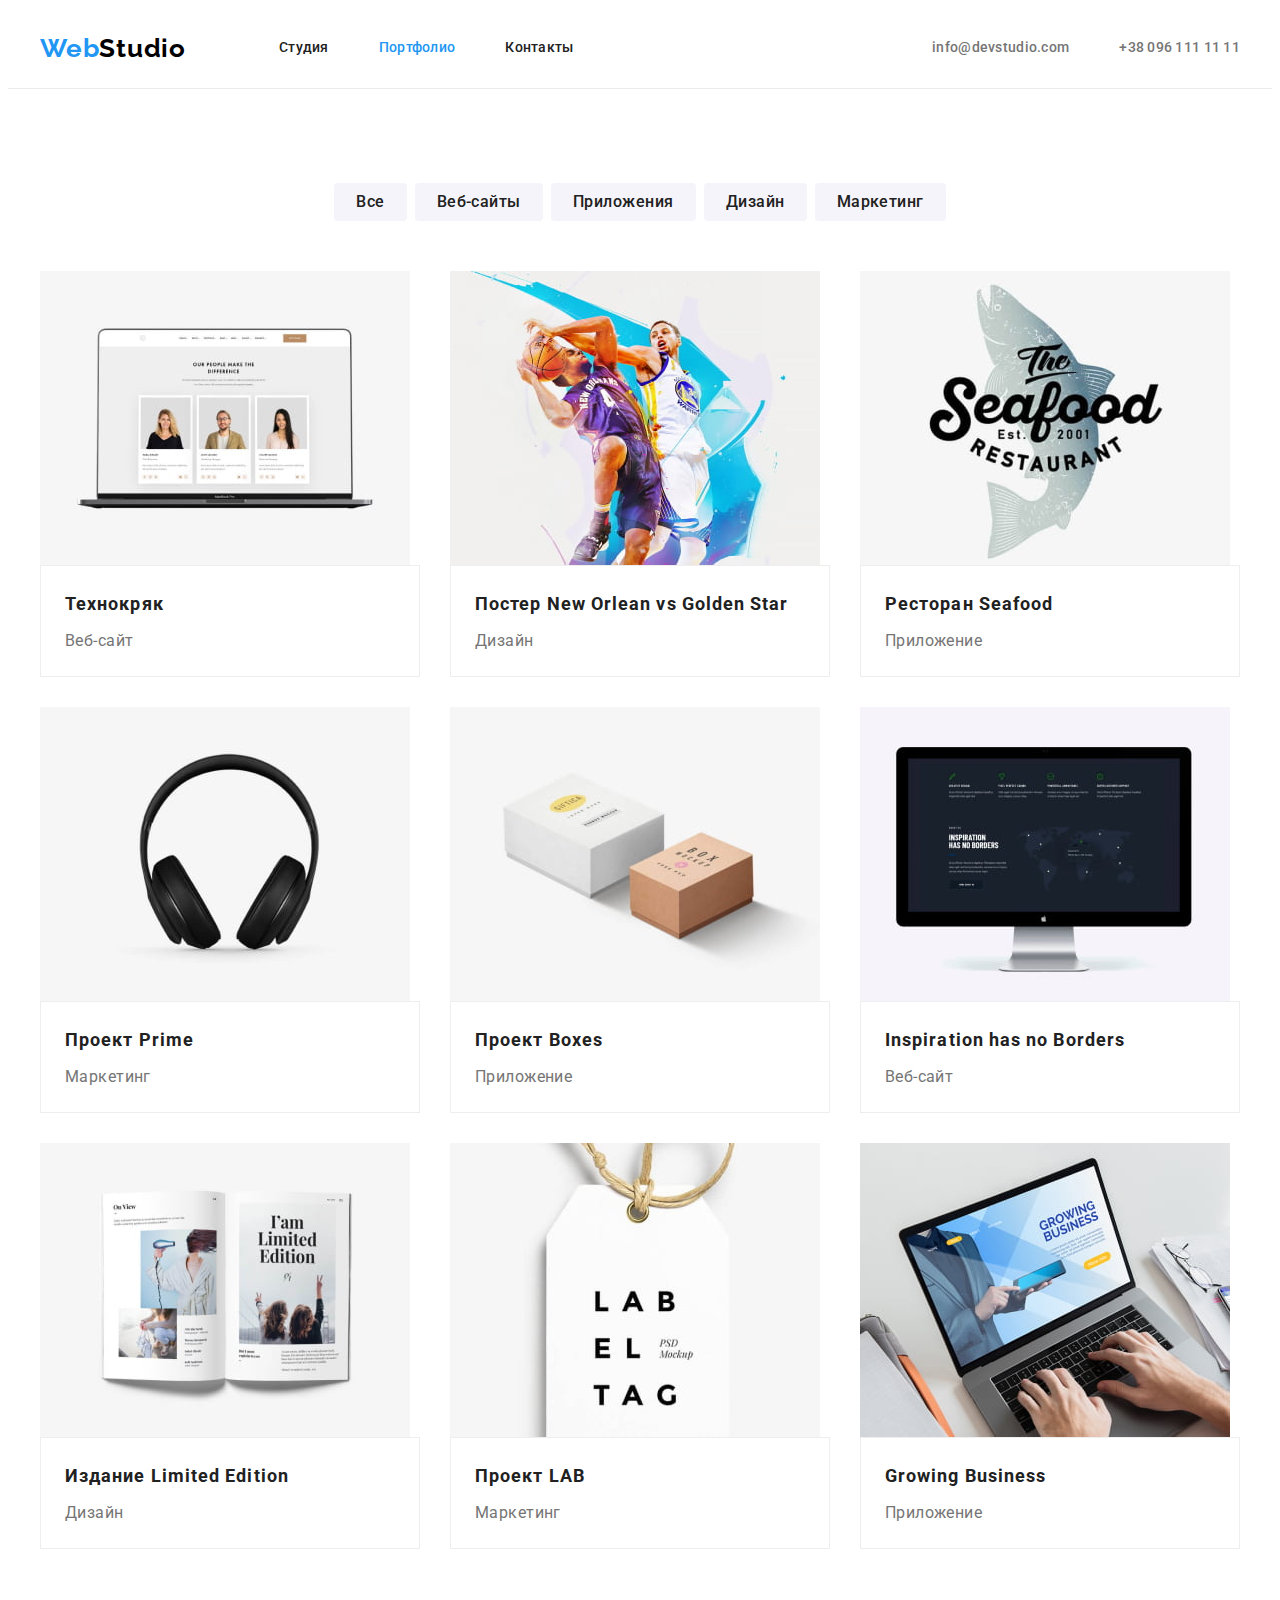
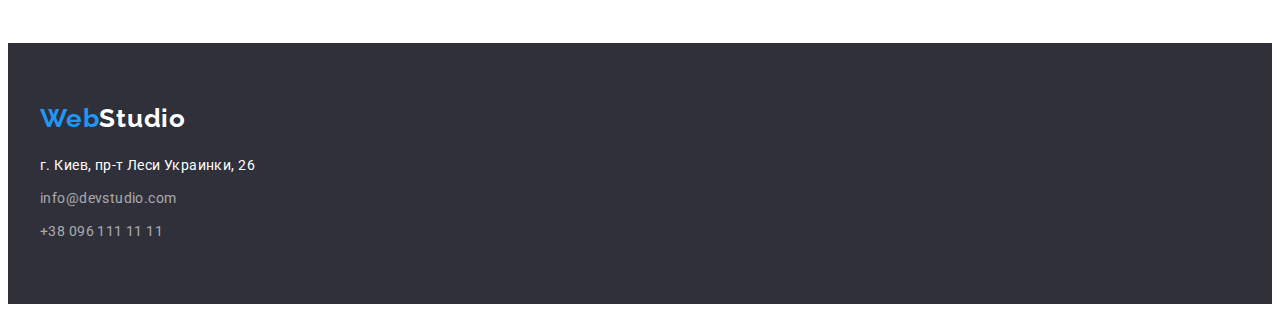
==== commit 72e8d854: "03.07.2022" ====
--- a/portfolio.html
+++ b/portfolio.html
@@ -53,64 +53,64 @@
 						<li class="item"><button type="button" class="filter-button">Маркетинг</button></li>
 					</ul>
 					<!-- Проекты -->
-					<ul class="list portfolio-list">
-						<li class="cards">
+					<ul class="list portfolio-list cards-set">
+						<li class="cards-item">
 							<a href="" class="link">
 								<img src="./images/portfolio/project-01.jpg" alt="Технокряк" width="370" height="294" />
 								<div class="cards-content"><h2 class="portfolio-title">Технокряк</h2>
 								<p class="portfolio-text">Веб-сайт</p></div>
 							</a>
 						</li>
-						<li class="cards">
+						<li class="cards-item">
 							<a href="" class="link">
 								<img src="./images/portfolio/project-02.jpg" alt="Постер" width="370" height="294" />
 								<div class="cards-content"><h2 class="portfolio-title">Постер New Orlean vs Golden Star</h2>
 								<p class="portfolio-text">Дизайн</p></div>
 							</a>
 						</li>
-						<li class="cards">
+						<li class="cards-item">
 							<a href="" class="link">
 								<img src="./images/portfolio/project-03.jpg" alt="Ресторан" width="370" height="294" />
 								<div class="cards-content"><h2 class="portfolio-title">Ресторан Seafood</h2>
 								<p class="portfolio-text">Приложение</p></div>
 							</a>
 						</li>
-						<li class="cards">
+						<li class="cards-item">
 							<a href="" class="link">
 								<img src="./images/portfolio/project-04.jpg" alt="Прайм" width="370" height="294" />
 								<div class="cards-content"><h2 class="portfolio-title">Проект Prime</h2>
 								<p class="portfolio-text">Маркетинг</p></div>
 							</a>
 						</li>
-						<li class="cards">
+						<li class="cards-item">
 							<a href="" class="link">
 								<img src="./images/portfolio/project-05.jpg" alt="Боксы" width="370" height="294" />
 								<div class="cards-content"><h2 class="portfolio-title">Проект Boxes</h2>
 								<p class="portfolio-text">Приложение</p></div>
 							</a>
 						</li>
-						<li class="cards">
+						<li class="cards-item">
 							<a href="" class="link">
 								<img src="./images/portfolio/project-06.jpg" alt="Нет границ" width="370" height="294" />
 								<div class="cards-content"><h2 class="portfolio-title">Inspiration has no Borders</h2>
 								<p class="portfolio-text">Веб-сайт</p></div>
 							</a>
 						</li>
-						<li class="cards">
+						<li class="cards-item">
 							<a href="" class="link">
 								<img src="./images/portfolio/project-07.jpg" alt="Лимитед" width="370" height="294" />
 								<div class="cards-content"><h2 class="portfolio-title">Издание Limited Edition</h2>
 								<p class="portfolio-text">Дизайн</p></div>
 							</a>
 						</li>
-						<li class="cards">
+						<li class="cards-item">
 							<a href="" class="link">
 								<img src="./images/portfolio/project-08.jpg" alt="Лаб" width="370" height="294" />
 								<div class="cards-content"><h2 class="portfolio-title">Проект LAB</h2>
 								<p class="portfolio-text">Маркетинг</p></div>
 							</a>
 						</li>
-						<li class="cards">
+						<li class="cards-item">
 							<a href="" class="link">
 								<img src="./images/portfolio/project-09.jpg" alt="Рост" width="370" height="294" />
 								<div class="cards-content"><h2 class="portfolio-title">Growing Business</h2>
@@ -125,12 +125,11 @@
 		<footer class="footer">
 			<div class="container">
 				<a href="./index.html" class="link logo">
-					Web
-					<span class="logo-white">Studio</span>
+					Web<span class="logo-white">Studio</span>
 				</a>
 				<address class="adress">
 					<ul class="list contact-footer" id="contacts">
-						<li>
+						<li class="contacts-item">
 							<a
 								href="https://goo.gl/maps/dRKmTDUVRfcgMVfe7"
 								class="link street"
@@ -140,8 +139,8 @@
 								г. Киев, пр-т Леси Украинки, 26
 							</a>
 						</li>
-						<li><a href="mailto:info@devstudio.com" class="link footer-contacts">info@devstudio.com</a></li>
-						<li><a href="tel:+380961111111" class="link footer-contacts">+38 096 111 11 11</a></li>
+						<li class="contacts-item"><a href="mailto:info@devstudio.com" class="link footer-contacts">info@devstudio.com</a></li>
+						<li class="contacts-item"><a href="tel:+380961111111" class="link footer-contacts">+38 096 111 11 11</a></li>
 					</ul>
 				</address>
 			</div>
--- a/css/styles.css
+++ b/css/styles.css
@@ -8,12 +8,13 @@
     --black: #000000;
     --border: #ECECEC;
     --border-card: 1px solid #EEEEEE;
-    --card-set-gap: 30px;
+    --cards-set-gap: 30px;
+    --cards-item: 3;
     --team-shadow:0px 1px 3px rgba(0, 0, 0, 0.12),
         0px 1px 1px rgba(0, 0, 0, 0.14),
         0px 2px 1px rgba(0, 0, 0, 0.2);
     --team-br:border-radius: 0px 0px 4px 4px;}
-
+    
 body {
     font-family: 'Roboto', sans-serif;
     font-size: 14px;
@@ -34,7 +35,6 @@
     max-width: 100%;
     height: auto;}
 
-
 .container {
     width: 1200px;
     padding-left: 15px;
@@ -45,7 +45,6 @@
 .section {
     padding-top: 94px;
     padding-bottom: 94px;}
-
 
 .title {
     color: var(--pimary-color);}
@@ -160,8 +159,6 @@
 
 
 /*BENEFITS*/
-.benefits {}
-
 .hidden-title {
     position: absolute;
     width: 1px;
@@ -174,15 +171,20 @@
     clip: rect(0 0 0 0);
     overflow: hidden;}
 
-.benefits-list {
+.cards-set {
     display: flex;
     flex-wrap: wrap;
-    margin-left: calc(-1 * var(--card-set-gap));
-    margin-bottom: 10px;}
-
-.benefits-list>.item {
-    flex-basis: calc(100%/4 - var(--card-set-gap));
-    margin-left: var(--card-set-gap);}
+    margin-top: calc(-1 * var(--cards-set-gap));
+    margin-left: calc(-1 * var(--cards-set-gap));}
+
+.cards-item {
+    flex-basis: calc(100%/var(--cards-item) - var(--cards-set-gap));
+    margin-top: var(--cards-set-gap);
+    margin-left: var(--cards-set-gap);}
+
+.benefits-list,
+.team-list{
+    --cards-item: 4;}
 
 .benefits-title {
     font-weight: 700;
@@ -193,16 +195,6 @@
     margin-bottom: 10px;}
 
 /*WORK*/
-.work-list {
-    display: flex;
-    flex-wrap: wrap;
-    margin-left: calc(-1 * var(--card-set-gap));}
-
-.work-list>.item{
-    flex-basis: calc(100%/3 - var(--card-set-gap));
-    margin-left: var(--card-set-gap);}
-
-
 .section-title {
     font-weight: 700;
     font-size: 36px;
@@ -210,25 +202,11 @@
     text-align: center;
     letter-spacing: 0.03em;
     color: var(--pimary-color);
-    margin-bottom: 50px;
-}
+    margin-bottom: 50px;}
 
 /*TEAM*/
 .team{
     background-color: var(--bg-btn);}
-
-.team-list {
-    display: flex;
-    flex-wrap: wrap;
-    margin-left: calc(-1 * var(--card-set-gap));}
-
-    
-.team-list>.item{
-    flex-basis: calc(100%/4 - var(--card-set-gap));
-    margin-left: var(--card-set-gap);
-    box-shadow: var(--team-shadow);
-    border-radius: var(--team-br);}
-
 
 .team-title,
 .team-text {
@@ -256,7 +234,7 @@
 .adress {
     color: rgba(255, 255, 255, 0.6);
     font-style: inherit;}
-.adress .item:not(:last-child) {
+.contact-footer .contacts-item:not(:last-child) {
     margin-bottom: 9px;}
 
 .street {
@@ -275,8 +253,8 @@
 .footer-contacts:focus {
     color: var(--accent-color);}
 
+
 /*ПОРТФОЛИО*/
-
 /*BTNS*/
 .btn-list {
     display: flex;
@@ -306,15 +284,6 @@
     background: var(--accent-color);
 }
 /*PORTFOLIO*/
-.portfolio-list {
-    display: flex;
-    flex-wrap: wrap;
-    margin-left: calc(-1 * var(--card-set-gap));}
-
-.portfolio-list>.cards{
-    flex-basis: calc(100%/3 - var(--card-set-gap));
-    margin-left: var(--card-set-gap);
-    background: var(--white);}
     
 .cards-content {
     padding: 20px 24px;
